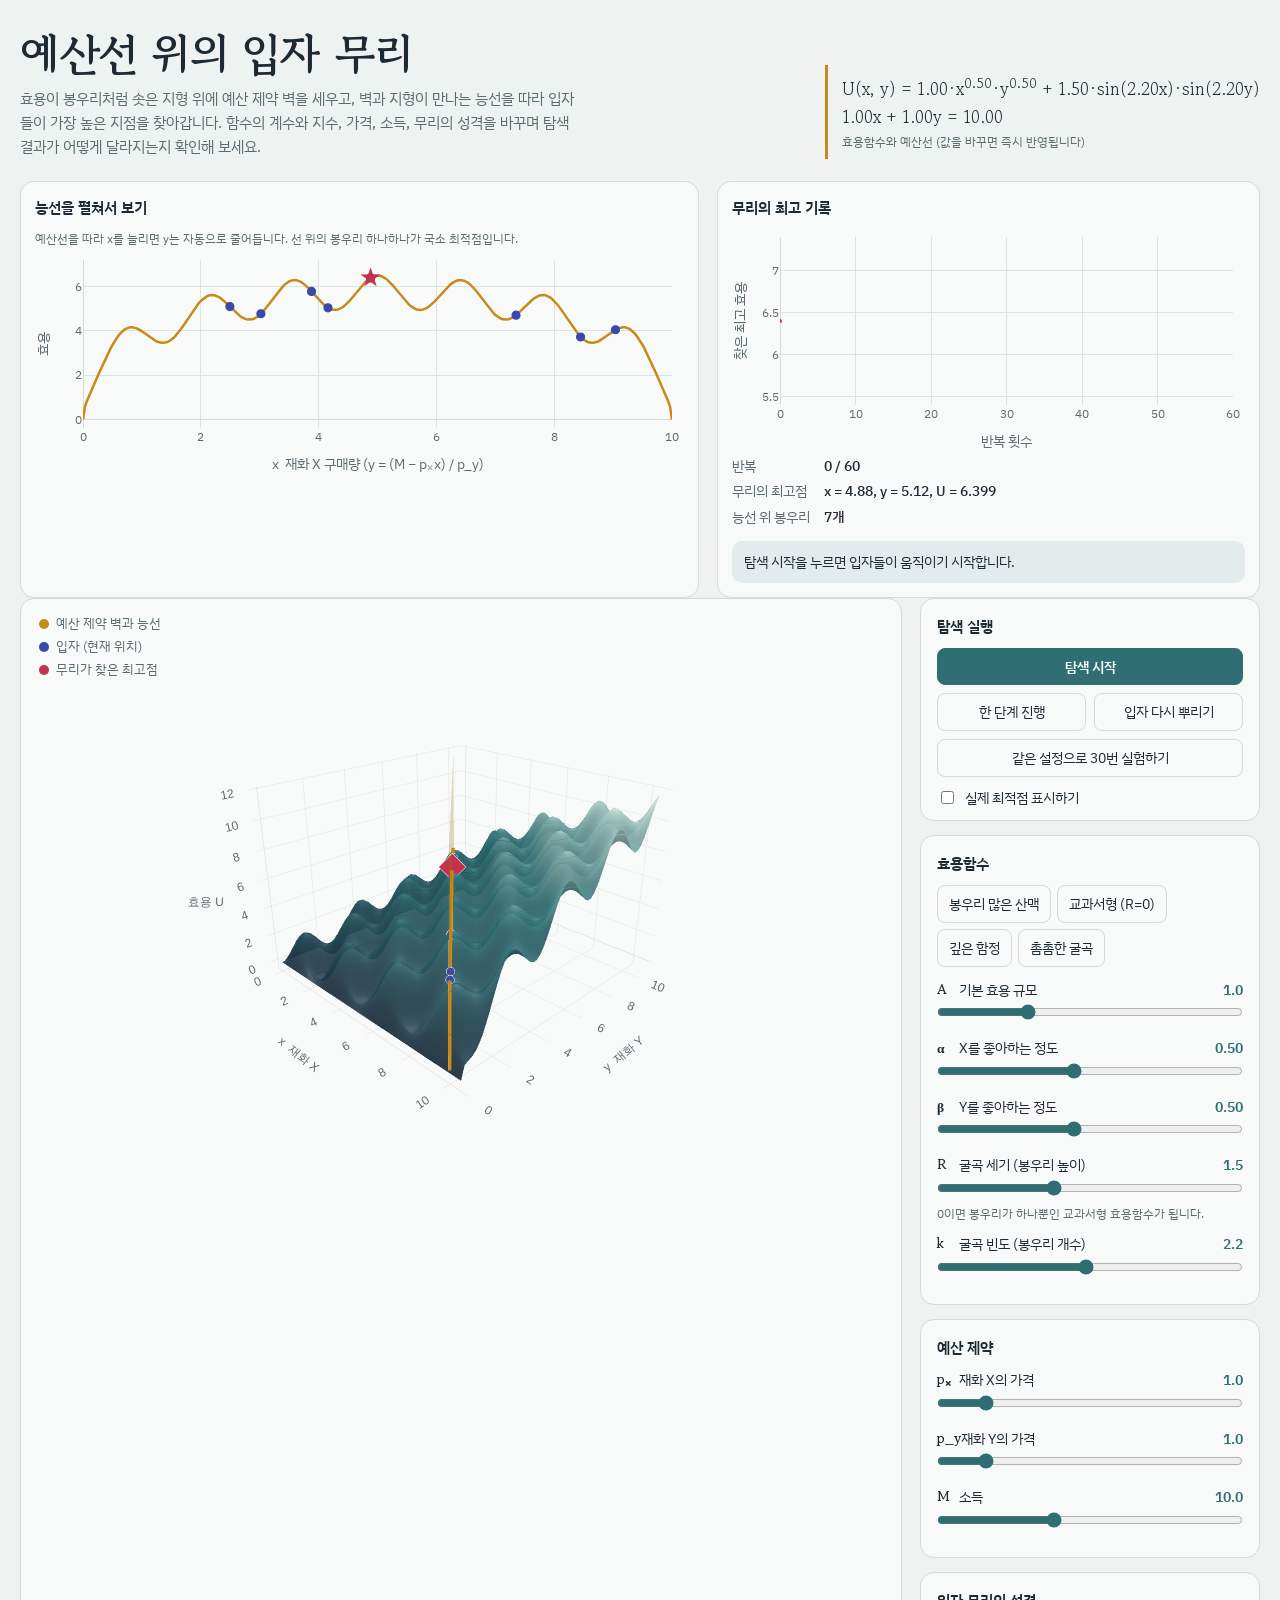
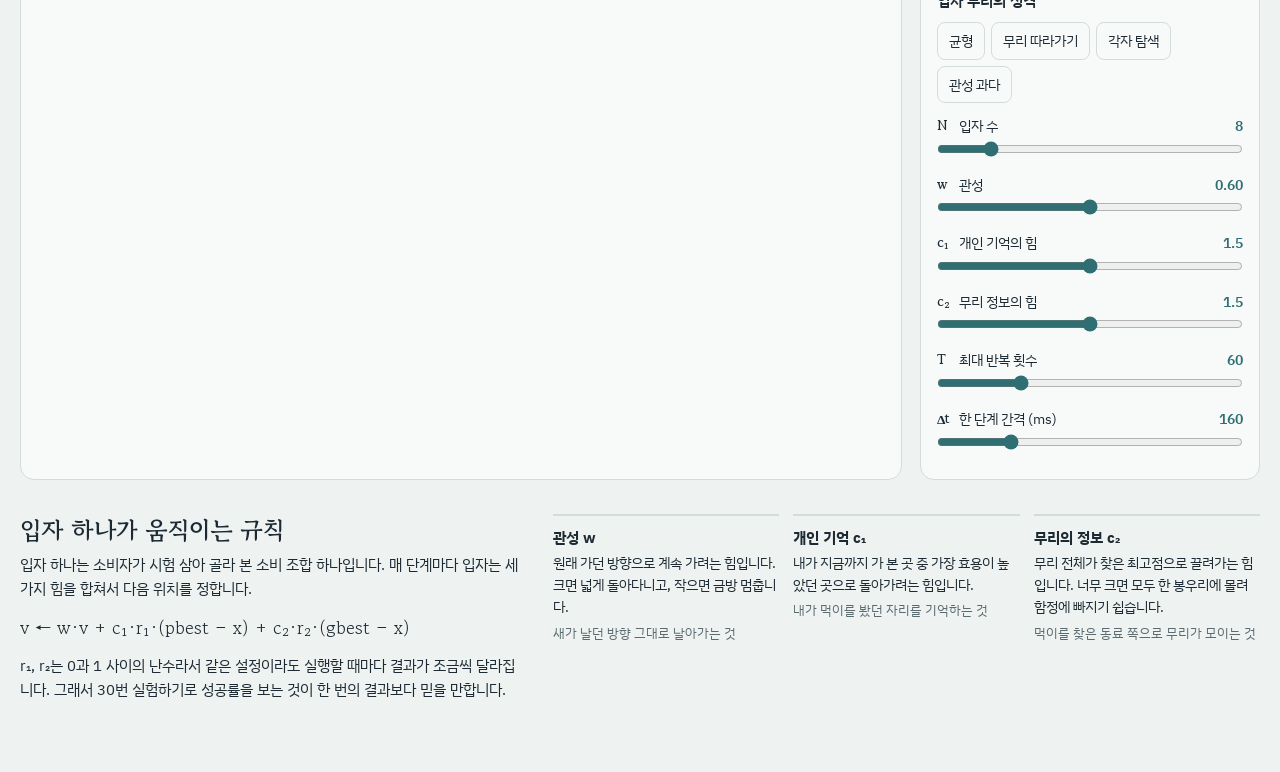
==== index.html @ 5626940c "상단에 탐색 결과 그래프 배치" ====
﻿<!DOCTYPE html>
<html lang="ko">
<head>
<meta charset="utf-8">
<meta name="viewport" content="width=device-width, initial-scale=1, viewport-fit=cover">
<title>예산선 위의 입자 무리 | PSO 효용 극대화</title>
<link rel="preconnect" href="https://fonts.googleapis.com">
<link rel="preconnect" href="https://fonts.gstatic.com" crossorigin>
<link href="https://fonts.googleapis.com/css2?family=Gowun+Batang:wght@400;700&family=IBM+Plex+Sans+KR:wght@400;500;600&display=swap" rel="stylesheet">
<script src="lib/plotly.min.js"></script>
<link rel="stylesheet" href="style.css">
</head>
<body>
<div class="wrap">
  <header>
    <div>
      <h1>예산선 위의 입자 무리</h1>
      <p class="lede">효용이 봉우리처럼 솟은 지형 위에 예산 제약 벽을 세우고, 벽과 지형이 만나는 능선을 따라 입자들이 가장 높은 지점을 찾아갑니다. 함수의 계수와 지수, 가격, 소득, 무리의 성격을 바꾸며 탐색 결과가 어떻게 달라지는지 확인해 보세요.</p>
    </div>
    <div class="formula" id="formula"></div>
  </header>

  <div class="row2">
    <div class="card">
      <h2>능선을 펼쳐서 보기</h2>
      <div class="hint" style="margin-bottom:4px">예산선을 따라 x를 늘리면 y는 자동으로 줄어듭니다. 선 위의 봉우리 하나하나가 국소 최적점입니다.</div>
      <div id="profile"></div>
    </div>
    <div class="card">
      <h2>무리의 최고 기록</h2>
      <div id="conv"></div>
      <dl class="readout" id="readout"></dl>
      <div class="status" id="status">탐색 시작을 누르면 입자들이 움직이기 시작합니다.</div>
    </div>
  </div>

  <div class="grid">
    <div class="stage">
      <div id="plot3d"><div class="loading">3D 그래프를 불러오는 중입니다.</div></div>
      <div class="legend">
        <span><i style="background:var(--amber)"></i>예산 제약 벽과 능선</span>
        <span><i style="background:var(--indigo)"></i>입자 (현재 위치)</span>
        <span><i style="background:var(--crimson)"></i>무리가 찾은 최고점</span>
      </div>
    </div>

    <div class="panel">
      <div class="card">
        <h2>탐색 실행</h2>
        <div class="actions">
          <button class="primary wide" id="btnRun">탐색 시작</button>
          <button id="btnStep">한 단계 진행</button>
          <button id="btnReset">입자 다시 뿌리기</button>
          <button class="wide" id="btnBatch">같은 설정으로 30번 실험하기</button>
        </div>
        <label class="check"><input type="checkbox" id="chkTruth"> 실제 최적점 표시하기</label>
      </div>

      <div class="card">
        <h2>효용함수</h2>
        <div class="presets" id="funcPresets"></div>
        <div id="funcCtrls"></div>
      </div>

      <div class="card">
        <h2>예산 제약</h2>
        <div id="budgetCtrls"></div>
      </div>

      <div class="card">
        <h2>입자 무리의 성격</h2>
        <div class="presets" id="psoPresets"></div>
        <div id="psoCtrls"></div>
      </div>
    </div>
  </div>

  <section class="explain">
    <div>
      <h2>입자 하나가 움직이는 규칙</h2>
      <p>입자 하나는 소비자가 시험 삼아 골라 본 소비 조합 하나입니다. 매 단계마다 입자는 세 가지 힘을 합쳐서 다음 위치를 정합니다.</p>
      <div class="eq">v ← w·v + c₁·r₁·(pbest − x) + c₂·r₂·(gbest − x)</div>
      <p>r₁, r₂는 0과 1 사이의 난수라서 같은 설정이라도 실행할 때마다 결과가 조금씩 달라집니다. 그래서 30번 실험하기로 성공률을 보는 것이 한 번의 결과보다 믿을 만합니다.</p>
    </div>
    <div class="terms">
      <div><b>관성 w</b>원래 가던 방향으로 계속 가려는 힘입니다. 크면 넓게 돌아다니고, 작으면 금방 멈춥니다.<span class="bird">새가 날던 방향 그대로 날아가는 것</span></div>
      <div><b>개인 기억 c₁</b>내가 지금까지 가 본 곳 중 가장 효용이 높았던 곳으로 돌아가려는 힘입니다.<span class="bird">내가 먹이를 봤던 자리를 기억하는 것</span></div>
      <div><b>무리의 정보 c₂</b>무리 전체가 찾은 최고점으로 끌려가는 힘입니다. 너무 크면 모두 한 봉우리에 몰려 함정에 빠지기 쉽습니다.<span class="bird">먹이를 찾은 동료 쪽으로 무리가 모이는 것</span></div>
    </div>
  </section>
</div>

<script src="app.js"></script>
</body>
</html>
---- style.css ----
﻿:root{
  --bg:#EEF2F0; --panel:#F8FAF9; --ink:#1D2A33; --muted:#5C6B70; --line:#D3DCD9;
  --teal:#2F6F73; --low:#23384A; --high:#CFE6DC; --amber:#C98A1B; --amber-ink:#8A5B08;
  --indigo:#3949AB; --crimson:#C2334D; --grid:#DCE3E0;
  box-sizing:border-box;
  padding-top:env(safe-area-inset-top,0px); padding-bottom:env(safe-area-inset-bottom,0px);
}
@media (prefers-color-scheme: dark){
  :root:not([data-theme="light"]){
    --bg:#12181C; --panel:#1A2227; --ink:#E4EAE8; --muted:#93A3A6; --line:#2C383E;
    --teal:#5FB3AE; --low:#1B2C3A; --high:#BFE3D4; --amber:#E6B440; --amber-ink:#F2CD72;
    --indigo:#8C9BFF; --crimson:#F06C84; --grid:#27323A;
  }
}
:root[data-theme="dark"]{
  --bg:#12181C; --panel:#1A2227; --ink:#E4EAE8; --muted:#93A3A6; --line:#2C383E;
  --teal:#5FB3AE; --low:#1B2C3A; --high:#BFE3D4; --amber:#E6B440; --amber-ink:#F2CD72;
  --indigo:#8C9BFF; --crimson:#F06C84; --grid:#27323A;
}
html{scroll-padding-top:env(safe-area-inset-top,0px)}
*,*::before,*::after{box-sizing:inherit}
body{margin:0;background:var(--bg);color:var(--ink);
  font-family:"IBM Plex Sans KR","Apple SD Gothic Neo","Malgun Gothic","Noto Sans KR",system-ui,sans-serif;
  font-size:15px;line-height:1.6;-webkit-font-smoothing:antialiased}
.wrap{max-width:1320px;margin:0 auto;padding:28px 20px 60px}
header{display:grid;grid-template-columns:1fr auto;gap:20px;align-items:end;margin-bottom:22px}
h1{font-family:"Gowun Batang","Nanum Myeongjo",Georgia,serif;font-weight:700;font-size:clamp(28px,4vw,44px);line-height:1.15;margin:0;letter-spacing:-0.01em}
.lede{margin:8px 0 0;color:var(--muted);max-width:62ch}
.formula{font-family:"Gowun Batang",Georgia,serif;font-size:17px;border-left:3px solid var(--amber);padding:6px 0 6px 14px;line-height:1.7;white-space:nowrap}
.formula small{display:block;font-family:"IBM Plex Sans KR",sans-serif;font-size:12px;color:var(--muted)}
.grid{display:grid;grid-template-columns:minmax(0,1fr) 340px;gap:18px}
.stage,.card{background:var(--panel);border:1px solid var(--line);border-radius:14px}
.stage{padding:6px;position:relative;min-height:540px}
#plot3d{width:100%;height:560px}
.legend{position:absolute;left:18px;top:14px;font-size:12.5px;color:var(--muted);display:flex;flex-direction:column;gap:3px;pointer-events:none}
.legend i{display:inline-block;width:10px;height:10px;border-radius:50%;margin-right:7px;vertical-align:-1px}
.panel{display:flex;flex-direction:column;gap:14px}
.card{padding:16px 16px 12px}
.card h2{font-size:14.5px;font-weight:600;margin:0 0 10px}
.ctrl{margin-bottom:10px}
.ctrl .top{display:flex;justify-content:space-between;align-items:baseline;gap:8px;font-size:13.5px}
.sym{font-family:"Gowun Batang",Georgia,serif;font-weight:700;display:inline-block;min-width:1.6em}
.ctrl output{font-variant-numeric:tabular-nums;font-weight:600;color:var(--teal)}
.hint{font-size:12px;color:var(--muted);margin-top:1px}
input[type=range]{width:100%;accent-color:var(--teal);margin:4px 0 0}
.presets{display:flex;flex-wrap:wrap;gap:6px;margin-bottom:12px}
button{font:inherit;font-size:13.5px;border-radius:8px;border:1px solid var(--line);background:transparent;color:var(--ink);padding:7px 11px;cursor:pointer}
button:hover{border-color:var(--teal)}
button:focus-visible,input:focus-visible{outline:2px solid var(--teal);outline-offset:2px}
button.primary{background:var(--teal);border-color:var(--teal);color:var(--panel);font-weight:600}
.actions{display:grid;grid-template-columns:1fr 1fr;gap:8px}
.actions .wide{grid-column:1/-1}
label.check{display:flex;gap:8px;align-items:center;font-size:13.5px;margin-top:10px;cursor:pointer}
.row2{display:grid;grid-template-columns:minmax(0,1.25fr) minmax(0,1fr);gap:18px;margin-top:18px}
.row2 .card{padding:14px}
#profile,#conv{width:100%;height:220px}
.readout{display:grid;grid-template-columns:auto 1fr;gap:4px 14px;font-size:13.5px;font-variant-numeric:tabular-nums;margin-top:6px}
.readout dt{color:var(--muted)} .readout dd{margin:0;font-weight:500}
.status{margin-top:10px;padding:10px 12px;border-radius:10px;background:color-mix(in srgb,var(--teal) 10%,transparent);font-size:13.5px;min-height:2.6em}
.status.warn{background:color-mix(in srgb,var(--crimson) 12%,transparent)}
.explain{margin-top:34px;display:grid;grid-template-columns:minmax(0,1fr) minmax(0,1.4fr);gap:28px;align-items:start}
.explain h2{font-family:"Gowun Batang",Georgia,serif;font-size:24px;margin:0 0 8px;line-height:1.3}
.explain p{margin:0 0 10px;max-width:62ch}
.eq{font-family:"Gowun Batang",Georgia,serif;font-size:18px;margin:12px 0;overflow-x:auto;white-space:nowrap}
.terms{display:grid;grid-template-columns:repeat(3,minmax(0,1fr));gap:14px}
.terms div{border-top:2px solid var(--line);padding-top:10px;font-size:14px}
.terms b{display:block;font-size:15px;margin-bottom:2px}
.terms .bird{color:var(--muted);font-size:13px;margin-top:4px;display:block}
.loading{padding:40px;color:var(--muted)}
@media (max-width:980px){
  header{grid-template-columns:1fr}
  .formula{white-space:normal}
  .grid,.row2,.explain{grid-template-columns:1fr}
  #profile,#conv{height:170px}
  #plot3d{height:440px} .stage{min-height:440px}
  .terms{grid-template-columns:1fr}
}
@media (prefers-reduced-motion:reduce){*{scroll-behavior:auto}}
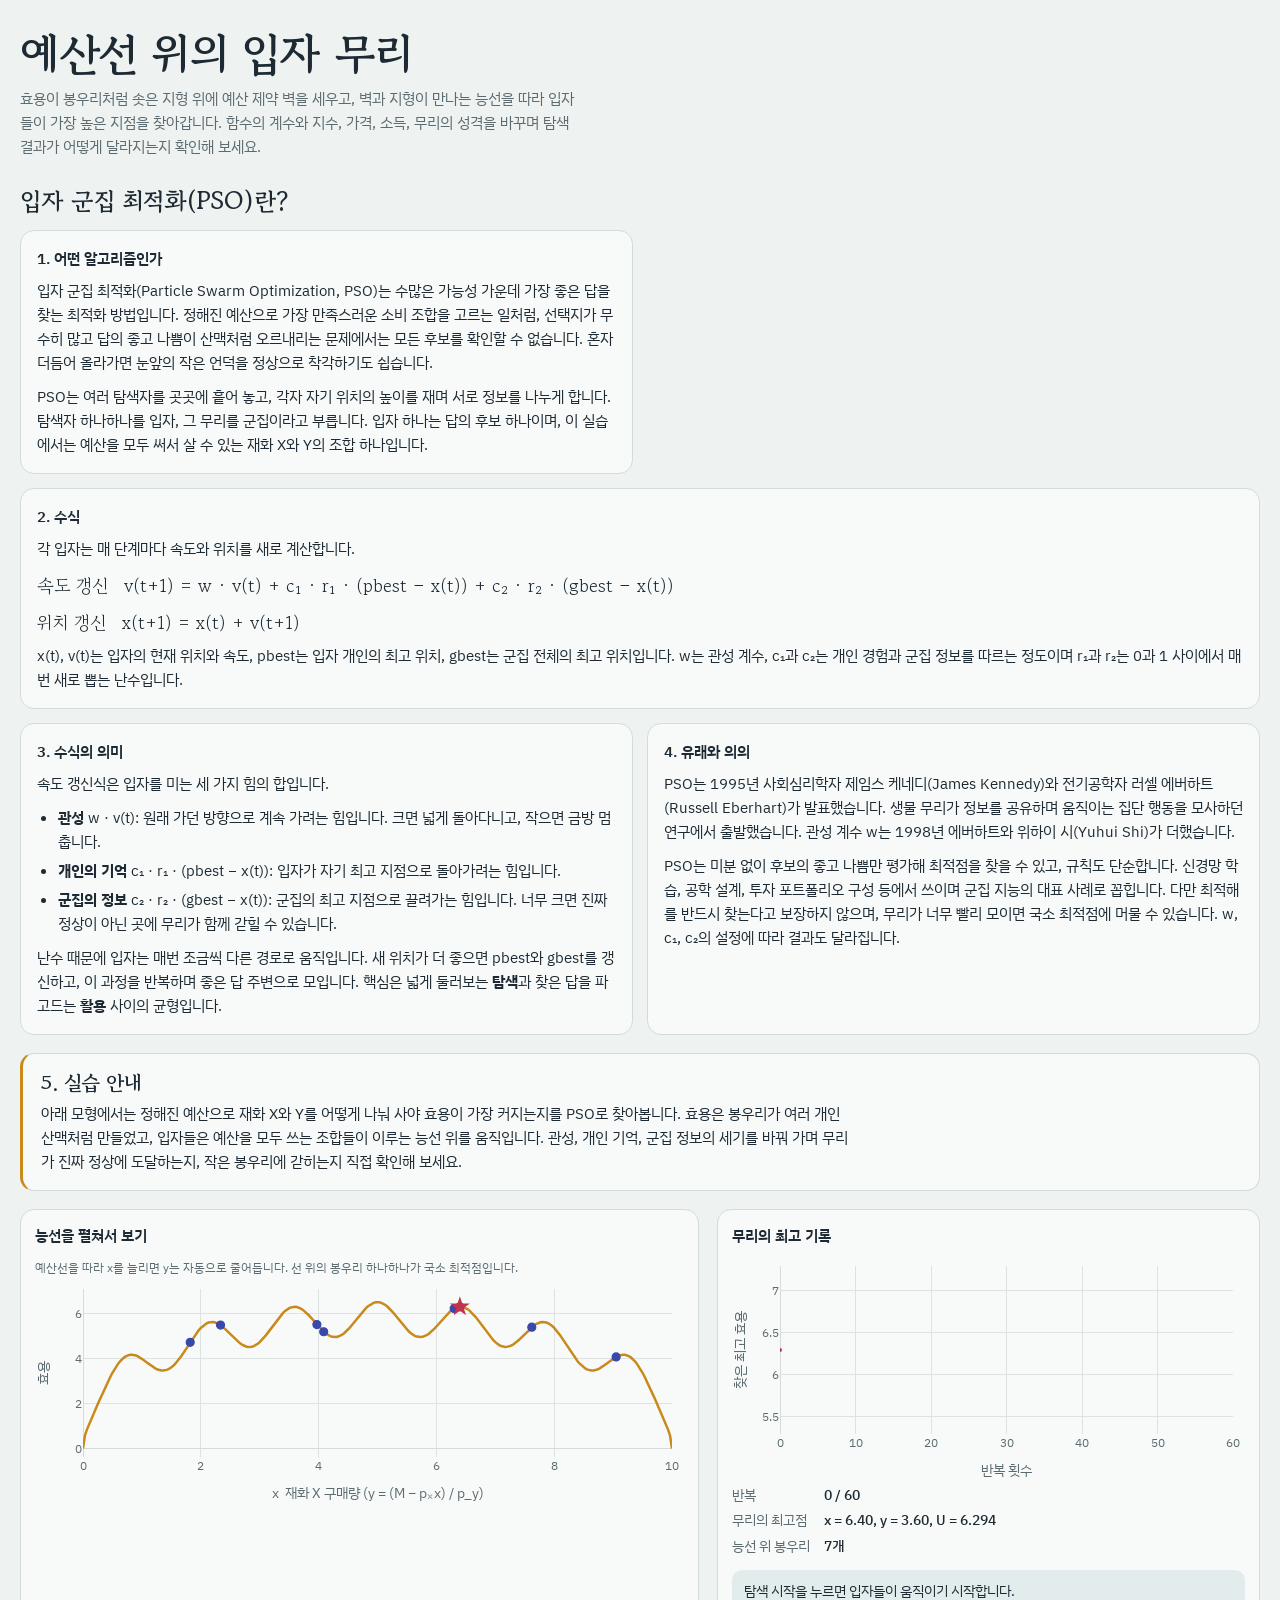
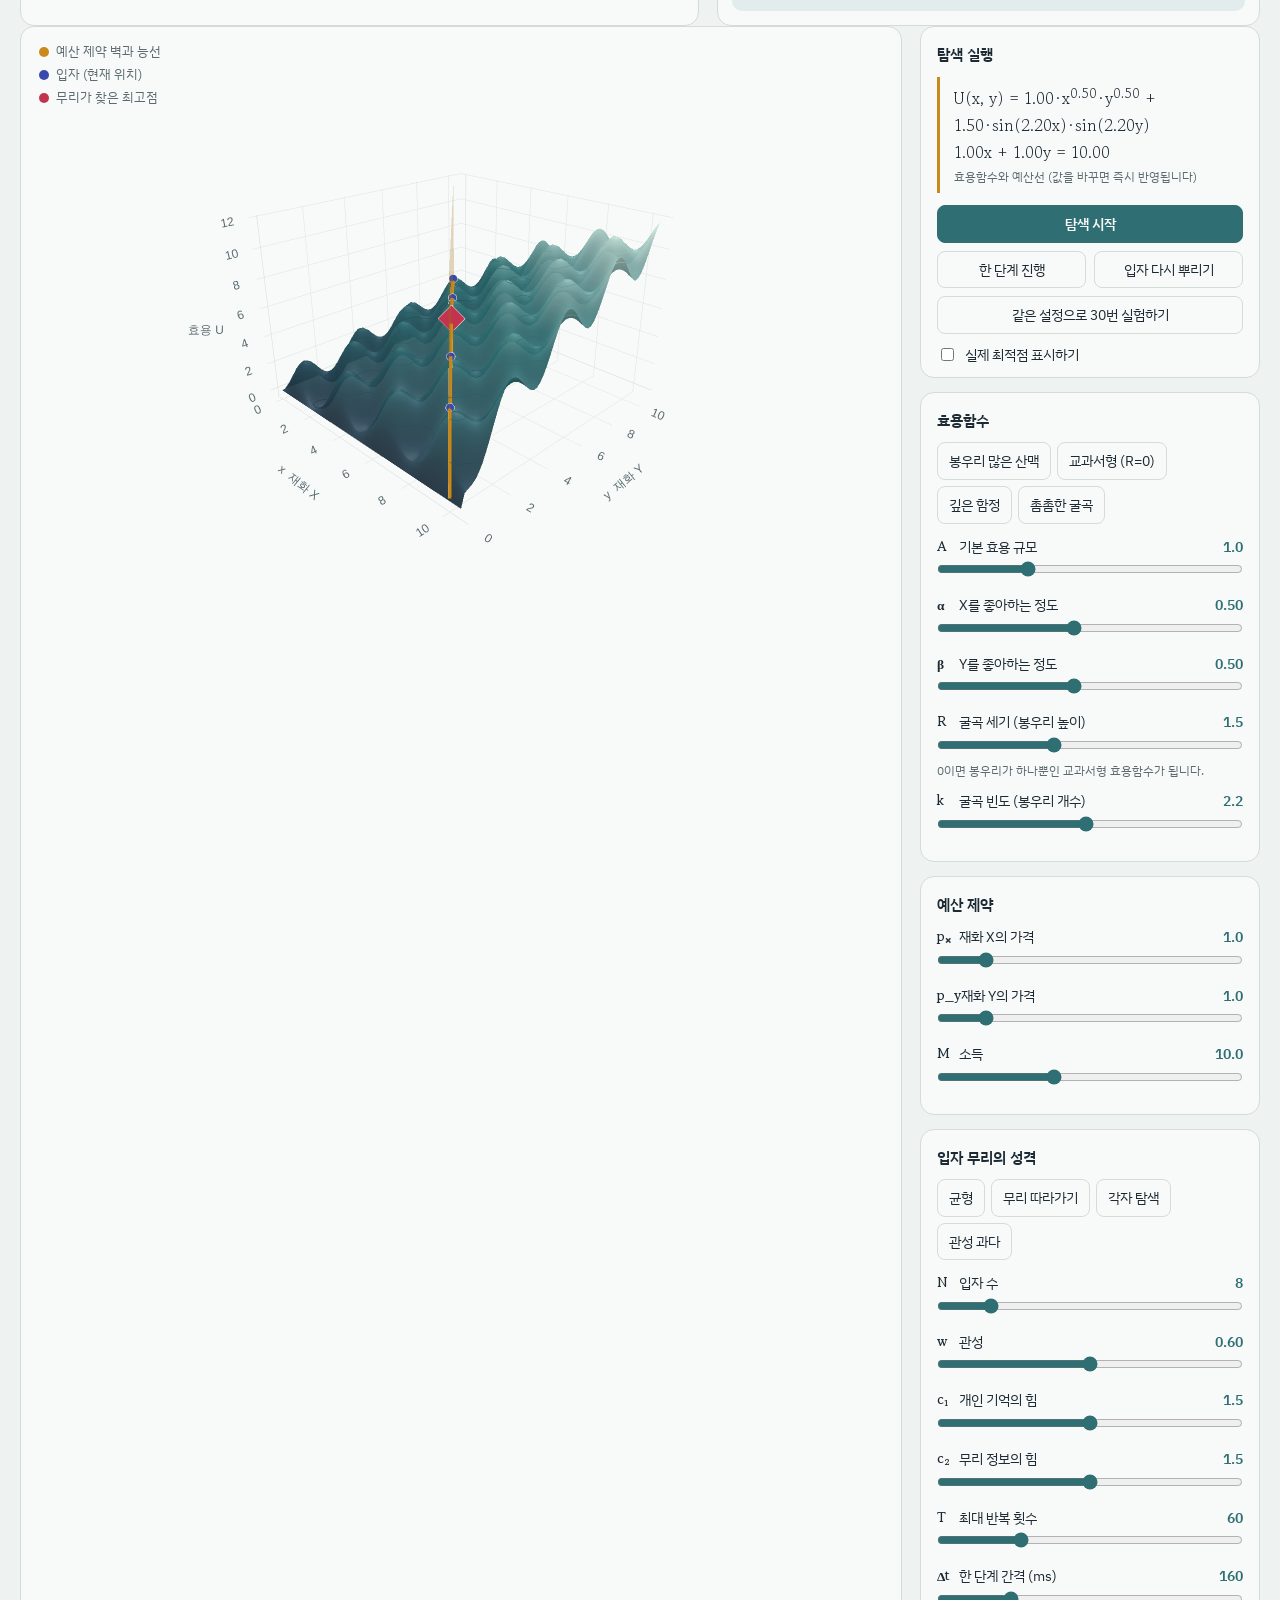
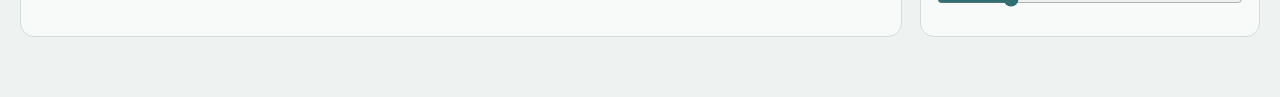
==== commit 353844bd: "PSO 소개글 추가 및 수식 배치 변경" ====
--- a/index.html
+++ b/index.html
@@ -1,4 +1,4 @@
-﻿<!DOCTYPE html>
+<!DOCTYPE html>
 <html lang="ko">
 <head>
 <meta charset="utf-8">
@@ -17,10 +17,45 @@
       <h1>예산선 위의 입자 무리</h1>
       <p class="lede">효용이 봉우리처럼 솟은 지형 위에 예산 제약 벽을 세우고, 벽과 지형이 만나는 능선을 따라 입자들이 가장 높은 지점을 찾아갑니다. 함수의 계수와 지수, 가격, 소득, 무리의 성격을 바꾸며 탐색 결과가 어떻게 달라지는지 확인해 보세요.</p>
     </div>
-    <div class="formula" id="formula"></div>
+    
   </header>
 
-  <div class="row2">
+<section class="pso-intro">
+    <h2>입자 군집 최적화(PSO)란?</h2>
+    <article class="pso-block">
+      <h3>1. 어떤 알고리즘인가</h3>
+      <p>입자 군집 최적화(Particle Swarm Optimization, PSO)는 수많은 가능성 가운데 가장 좋은 답을 찾는 최적화 방법입니다. 정해진 예산으로 가장 만족스러운 소비 조합을 고르는 일처럼, 선택지가 무수히 많고 답의 좋고 나쁨이 산맥처럼 오르내리는 문제에서는 모든 후보를 확인할 수 없습니다. 혼자 더듬어 올라가면 눈앞의 작은 언덕을 정상으로 착각하기도 쉽습니다.</p>
+      <p>PSO는 여러 탐색자를 곳곳에 흩어 놓고, 각자 자기 위치의 높이를 재며 서로 정보를 나누게 합니다. 탐색자 하나하나를 입자, 그 무리를 군집이라고 부릅니다. 입자 하나는 답의 후보 하나이며, 이 실습에서는 예산을 모두 써서 살 수 있는 재화 X와 Y의 조합 하나입니다.</p>
+    </article>
+    <article class="pso-block pso-equations">
+      <h3>2. 수식</h3>
+      <p>각 입자는 매 단계마다 속도와 위치를 새로 계산합니다.</p>
+      <div class="eq">속도 갱신　v(t+1) = w · v(t) + c₁ · r₁ · (pbest − x(t)) + c₂ · r₂ · (gbest − x(t))</div>
+      <div class="eq">위치 갱신　x(t+1) = x(t) + v(t+1)</div>
+      <p>x(t), v(t)는 입자의 현재 위치와 속도, pbest는 입자 개인의 최고 위치, gbest는 군집 전체의 최고 위치입니다. w는 관성 계수, c₁과 c₂는 개인 경험과 군집 정보를 따르는 정도이며 r₁과 r₂는 0과 1 사이에서 매번 새로 뽑는 난수입니다.</p>
+    </article>
+    <article class="pso-block">
+      <h3>3. 수식의 의미</h3>
+      <p>속도 갱신식은 입자를 미는 세 가지 힘의 합입니다.</p>
+      <ul>
+        <li><strong>관성</strong> w · v(t): 원래 가던 방향으로 계속 가려는 힘입니다. 크면 넓게 돌아다니고, 작으면 금방 멈춥니다.</li>
+        <li><strong>개인의 기억</strong> c₁ · r₁ · (pbest − x(t)): 입자가 자기 최고 지점으로 돌아가려는 힘입니다.</li>
+        <li><strong>군집의 정보</strong> c₂ · r₂ · (gbest − x(t)): 군집의 최고 지점으로 끌려가는 힘입니다. 너무 크면 진짜 정상이 아닌 곳에 무리가 함께 갇힐 수 있습니다.</li>
+      </ul>
+      <p>난수 때문에 입자는 매번 조금씩 다른 경로로 움직입니다. 새 위치가 더 좋으면 pbest와 gbest를 갱신하고, 이 과정을 반복하며 좋은 답 주변으로 모입니다. 핵심은 넓게 둘러보는 <strong>탐색</strong>과 찾은 답을 파고드는 <strong>활용</strong> 사이의 균형입니다.</p>
+    </article>
+    <article class="pso-block">
+      <h3>4. 유래와 의의</h3>
+      <p>PSO는 1995년 사회심리학자 제임스 케네디(James Kennedy)와 전기공학자 러셀 에버하트(Russell Eberhart)가 발표했습니다. 생물 무리가 정보를 공유하며 움직이는 집단 행동을 모사하던 연구에서 출발했습니다. 관성 계수 w는 1998년 에버하트와 위하이 시(Yuhui Shi)가 더했습니다.</p>
+      <p>PSO는 미분 없이 후보의 좋고 나쁨만 평가해 최적점을 찾을 수 있고, 규칙도 단순합니다. 신경망 학습, 공학 설계, 투자 포트폴리오 구성 등에서 쓰이며 군집 지능의 대표 사례로 꼽힙니다. 다만 최적해를 반드시 찾는다고 보장하지 않으며, 무리가 너무 빨리 모이면 국소 최적점에 머물 수 있습니다. w, c₁, c₂의 설정에 따라 결과도 달라집니다.</p>
+    </article>
+  </section>
+  <section class="practice">
+    <h2>5. 실습 안내</h2>
+    <p>아래 모형에서는 정해진 예산으로 재화 X와 Y를 어떻게 나눠 사야 효용이 가장 커지는지를 PSO로 찾아봅니다. 효용은 봉우리가 여러 개인 산맥처럼 만들었고, 입자들은 예산을 모두 쓰는 조합들이 이루는 능선 위를 움직입니다. 관성, 개인 기억, 군집 정보의 세기를 바꿔 가며 무리가 진짜 정상에 도달하는지, 작은 봉우리에 갇히는지 직접 확인해 보세요.</p>
+  </section>
+
+<div class="row2">
     <div class="card">
       <h2>능선을 펼쳐서 보기</h2>
       <div class="hint" style="margin-bottom:4px">예산선을 따라 x를 늘리면 y는 자동으로 줄어듭니다. 선 위의 봉우리 하나하나가 국소 최적점입니다.</div>
@@ -47,6 +82,7 @@
     <div class="panel">
       <div class="card">
         <h2>탐색 실행</h2>
+        <div class="formula" id="formula"></div>
         <div class="actions">
           <button class="primary wide" id="btnRun">탐색 시작</button>
           <button id="btnStep">한 단계 진행</button>
@@ -74,20 +110,6 @@
       </div>
     </div>
   </div>
-
-  <section class="explain">
-    <div>
-      <h2>입자 하나가 움직이는 규칙</h2>
-      <p>입자 하나는 소비자가 시험 삼아 골라 본 소비 조합 하나입니다. 매 단계마다 입자는 세 가지 힘을 합쳐서 다음 위치를 정합니다.</p>
-      <div class="eq">v ← w·v + c₁·r₁·(pbest − x) + c₂·r₂·(gbest − x)</div>
-      <p>r₁, r₂는 0과 1 사이의 난수라서 같은 설정이라도 실행할 때마다 결과가 조금씩 달라집니다. 그래서 30번 실험하기로 성공률을 보는 것이 한 번의 결과보다 믿을 만합니다.</p>
-    </div>
-    <div class="terms">
-      <div><b>관성 w</b>원래 가던 방향으로 계속 가려는 힘입니다. 크면 넓게 돌아다니고, 작으면 금방 멈춥니다.<span class="bird">새가 날던 방향 그대로 날아가는 것</span></div>
-      <div><b>개인 기억 c₁</b>내가 지금까지 가 본 곳 중 가장 효용이 높았던 곳으로 돌아가려는 힘입니다.<span class="bird">내가 먹이를 봤던 자리를 기억하는 것</span></div>
-      <div><b>무리의 정보 c₂</b>무리 전체가 찾은 최고점으로 끌려가는 힘입니다. 너무 크면 모두 한 봉우리에 몰려 함정에 빠지기 쉽습니다.<span class="bird">먹이를 찾은 동료 쪽으로 무리가 모이는 것</span></div>
-    </div>
-  </section>
 </div>
 
 <script src="app.js"></script>
--- a/style.css
+++ b/style.css
@@ -1,4 +1,4 @@
-﻿:root{
+:root{
   --bg:#EEF2F0; --panel:#F8FAF9; --ink:#1D2A33; --muted:#5C6B70; --line:#D3DCD9;
   --teal:#2F6F73; --low:#23384A; --high:#CFE6DC; --amber:#C98A1B; --amber-ink:#8A5B08;
   --indigo:#3949AB; --crimson:#C2334D; --grid:#DCE3E0;
@@ -23,11 +23,12 @@
   font-family:"IBM Plex Sans KR","Apple SD Gothic Neo","Malgun Gothic","Noto Sans KR",system-ui,sans-serif;
   font-size:15px;line-height:1.6;-webkit-font-smoothing:antialiased}
 .wrap{max-width:1320px;margin:0 auto;padding:28px 20px 60px}
-header{display:grid;grid-template-columns:1fr auto;gap:20px;align-items:end;margin-bottom:22px}
+header{display:grid;grid-template-columns:1fr;gap:20px;align-items:end;margin-bottom:22px}
 h1{font-family:"Gowun Batang","Nanum Myeongjo",Georgia,serif;font-weight:700;font-size:clamp(28px,4vw,44px);line-height:1.15;margin:0;letter-spacing:-0.01em}
 .lede{margin:8px 0 0;color:var(--muted);max-width:62ch}
 .formula{font-family:"Gowun Batang",Georgia,serif;font-size:17px;border-left:3px solid var(--amber);padding:6px 0 6px 14px;line-height:1.7;white-space:nowrap}
 .formula small{display:block;font-family:"IBM Plex Sans KR",sans-serif;font-size:12px;color:var(--muted)}
+.panel .formula{white-space:normal;font-size:16px;margin:0 0 12px}
 .grid{display:grid;grid-template-columns:minmax(0,1fr) 340px;gap:18px}
 .stage,.card{background:var(--panel);border:1px solid var(--line);border-radius:14px}
 .stage{padding:6px;position:relative;min-height:540px}
@@ -61,6 +62,19 @@
 .explain{margin-top:34px;display:grid;grid-template-columns:minmax(0,1fr) minmax(0,1.4fr);gap:28px;align-items:start}
 .explain h2{font-family:"Gowun Batang",Georgia,serif;font-size:24px;margin:0 0 8px;line-height:1.3}
 .explain p{margin:0 0 10px;max-width:62ch}
+.pso-intro{margin-top:26px;display:grid;grid-template-columns:repeat(2,minmax(0,1fr));gap:14px}
+.pso-intro>h2{grid-column:1/-1;font-family:"Gowun Batang",Georgia,serif;font-size:24px;margin:0;line-height:1.3}
+.pso-block{background:var(--panel);border:1px solid var(--line);border-radius:14px;padding:16px}
+.pso-block h3{font-size:15px;font-weight:600;margin:0 0 8px}
+.pso-block p{margin:0 0 10px;max-width:none}
+.pso-block p:last-child{margin-bottom:0}
+.pso-block ul{margin:0 0 10px;padding-left:1.4em}
+.pso-block li{margin:0 0 5px}
+.pso-equations{grid-column:1/-1}
+.pso-equations .eq{margin:8px 0}
+.practice{margin-top:18px;padding:16px 18px;background:var(--panel);border:1px solid var(--line);border-left:3px solid var(--amber);border-radius:14px}
+.practice h2{font-family:"Gowun Batang",Georgia,serif;font-size:20px;line-height:1.3;margin:0 0 6px}
+.practice p{margin:0;max-width:90ch}
 .eq{font-family:"Gowun Batang",Georgia,serif;font-size:18px;margin:12px 0;overflow-x:auto;white-space:nowrap}
 .terms{display:grid;grid-template-columns:repeat(3,minmax(0,1fr));gap:14px}
 .terms div{border-top:2px solid var(--line);padding-top:10px;font-size:14px}
@@ -70,7 +84,8 @@
 @media (max-width:980px){
   header{grid-template-columns:1fr}
   .formula{white-space:normal}
-  .grid,.row2,.explain{grid-template-columns:1fr}
+  .grid,.row2,.explain,.pso-intro{grid-template-columns:1fr}
+  .pso-intro>h2,.pso-equations{grid-column:auto}
   #profile,#conv{height:170px}
   #plot3d{height:440px} .stage{min-height:440px}
   .terms{grid-template-columns:1fr}
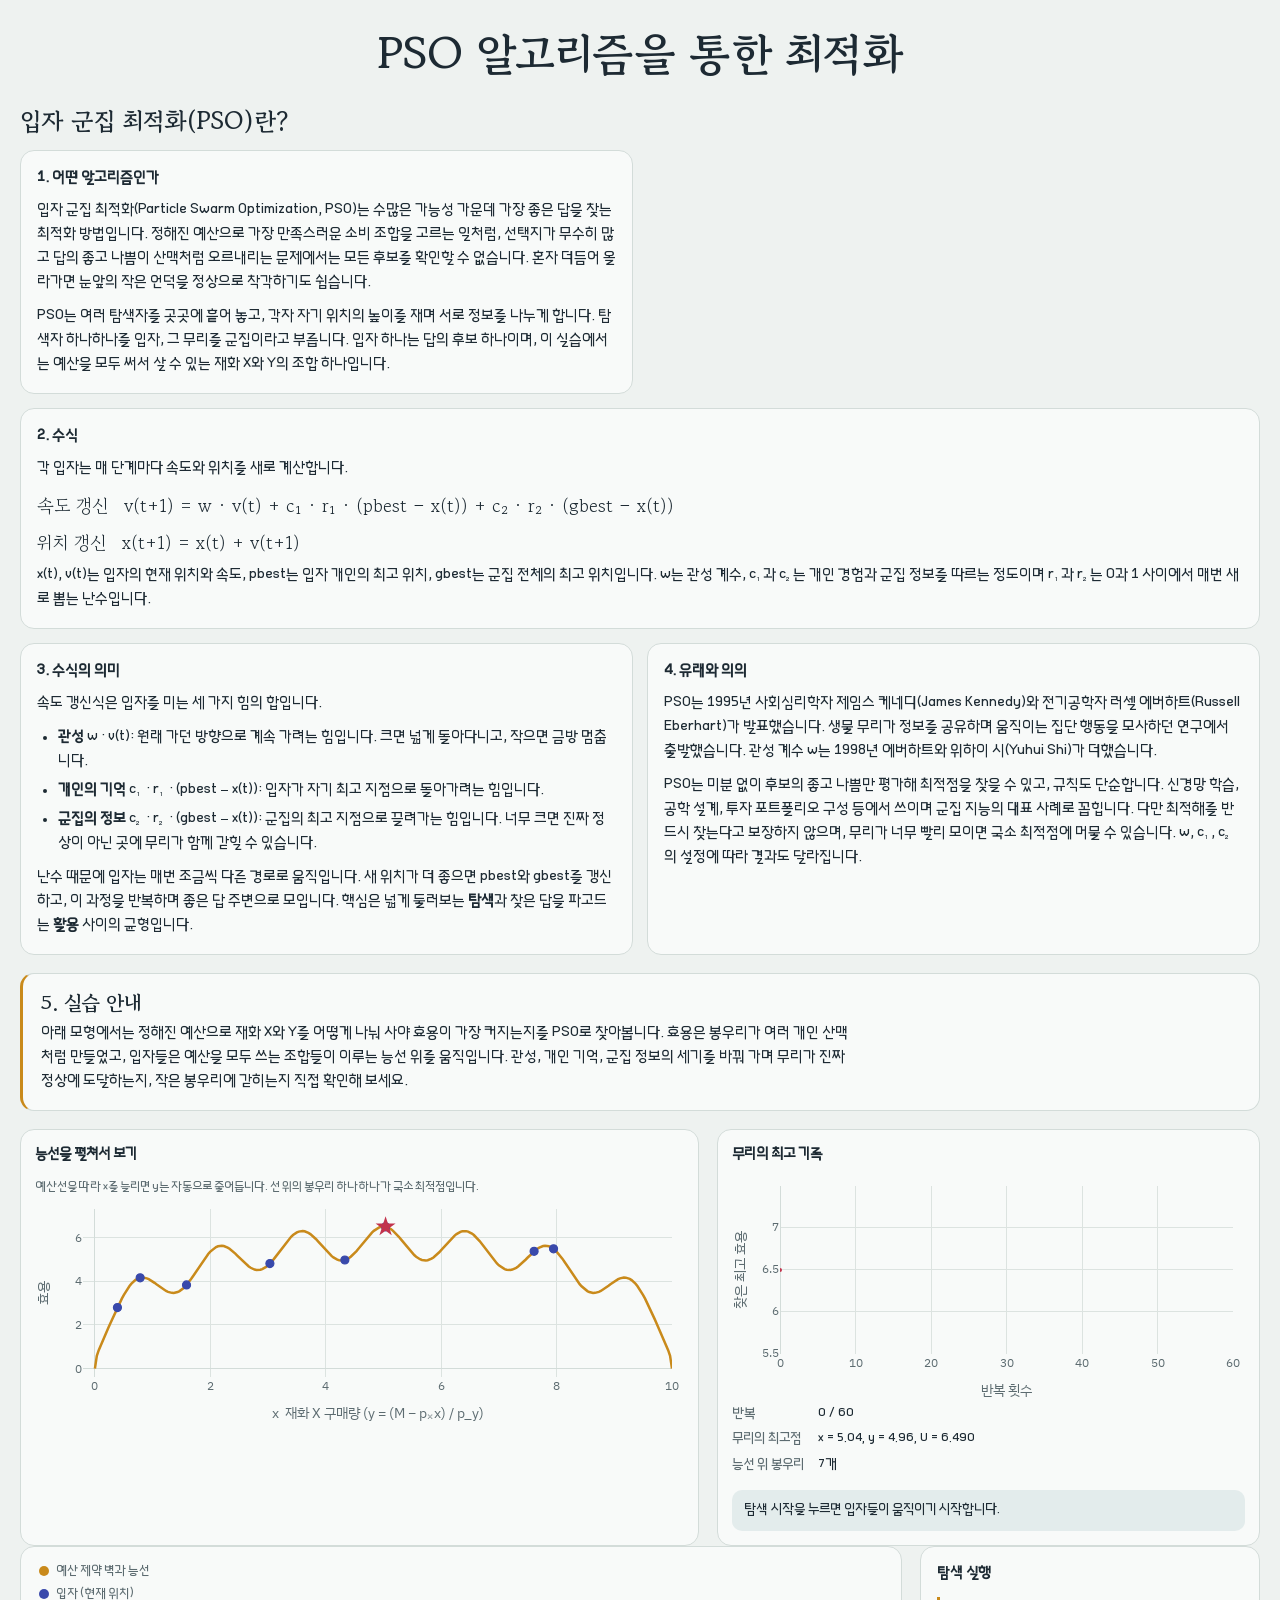
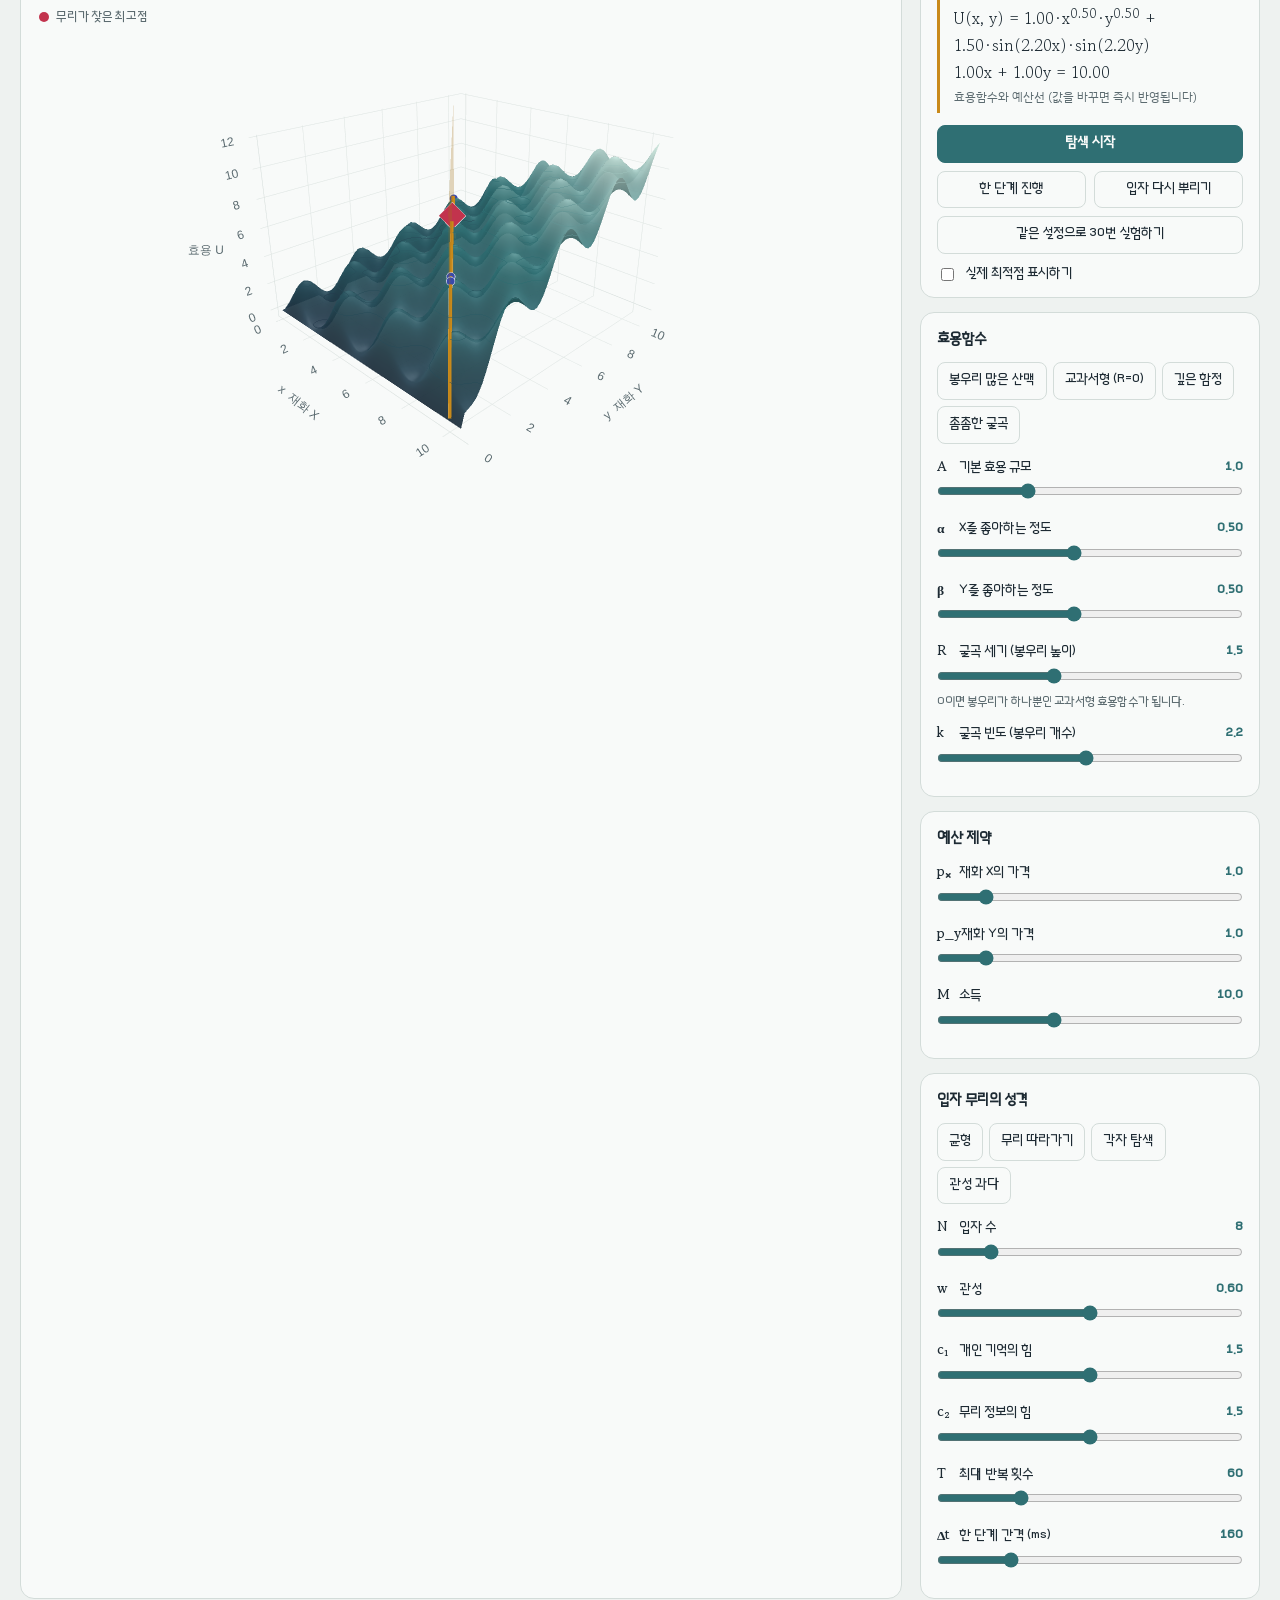
==== commit f3e8f424: "마비옛체 본문 글꼴 적용" ====
--- a/index.html
+++ b/index.html
@@ -3,7 +3,7 @@
 <head>
 <meta charset="utf-8">
 <meta name="viewport" content="width=device-width, initial-scale=1, viewport-fit=cover">
-<title>예산선 위의 입자 무리 | PSO 효용 극대화</title>
+<title>PSO 알고리즘을 통한 최적화 | 예산제약 효용 극대화</title>
 <link rel="preconnect" href="https://fonts.googleapis.com">
 <link rel="preconnect" href="https://fonts.gstatic.com" crossorigin>
 <link href="https://fonts.googleapis.com/css2?family=Gowun+Batang:wght@400;700&family=IBM+Plex+Sans+KR:wght@400;500;600&display=swap" rel="stylesheet">
@@ -13,12 +13,8 @@
 <body>
 <div class="wrap">
   <header>
-    <div>
-      <h1>예산선 위의 입자 무리</h1>
-      <p class="lede">효용이 봉우리처럼 솟은 지형 위에 예산 제약 벽을 세우고, 벽과 지형이 만나는 능선을 따라 입자들이 가장 높은 지점을 찾아갑니다. 함수의 계수와 지수, 가격, 소득, 무리의 성격을 바꾸며 탐색 결과가 어떻게 달라지는지 확인해 보세요.</p>
-    </div>
-    
-  </header>
+  <h1>PSO 알고리즘을 통한 최적화</h1>
+</header>
 
 <section class="pso-intro">
     <h2>입자 군집 최적화(PSO)란?</h2>
--- a/style.css
+++ b/style.css
@@ -1,3 +1,4 @@
+@font-face{font-family:"마비옛체";src:url("fonts/Mabinogi_Classic_TTF.ttf") format("truetype");font-weight:400;font-style:normal;font-display:swap}
 :root{
   --bg:#EEF2F0; --panel:#F8FAF9; --ink:#1D2A33; --muted:#5C6B70; --line:#D3DCD9;
   --teal:#2F6F73; --low:#23384A; --high:#CFE6DC; --amber:#C98A1B; --amber-ink:#8A5B08;
@@ -20,10 +21,10 @@
 html{scroll-padding-top:env(safe-area-inset-top,0px)}
 *,*::before,*::after{box-sizing:inherit}
 body{margin:0;background:var(--bg);color:var(--ink);
-  font-family:"IBM Plex Sans KR","Apple SD Gothic Neo","Malgun Gothic","Noto Sans KR",system-ui,sans-serif;
+  font-family:"마비옛체","IBM Plex Sans KR","Apple SD Gothic Neo","Malgun Gothic","Noto Sans KR",system-ui,sans-serif;
   font-size:15px;line-height:1.6;-webkit-font-smoothing:antialiased}
 .wrap{max-width:1320px;margin:0 auto;padding:28px 20px 60px}
-header{display:grid;grid-template-columns:1fr;gap:20px;align-items:end;margin-bottom:22px}
+header{display:grid;grid-template-columns:1fr;justify-items:center;align-items:center;margin-bottom:22px;text-align:center}
 h1{font-family:"Gowun Batang","Nanum Myeongjo",Georgia,serif;font-weight:700;font-size:clamp(28px,4vw,44px);line-height:1.15;margin:0;letter-spacing:-0.01em}
 .lede{margin:8px 0 0;color:var(--muted);max-width:62ch}
 .formula{font-family:"Gowun Batang",Georgia,serif;font-size:17px;border-left:3px solid var(--amber);padding:6px 0 6px 14px;line-height:1.7;white-space:nowrap}
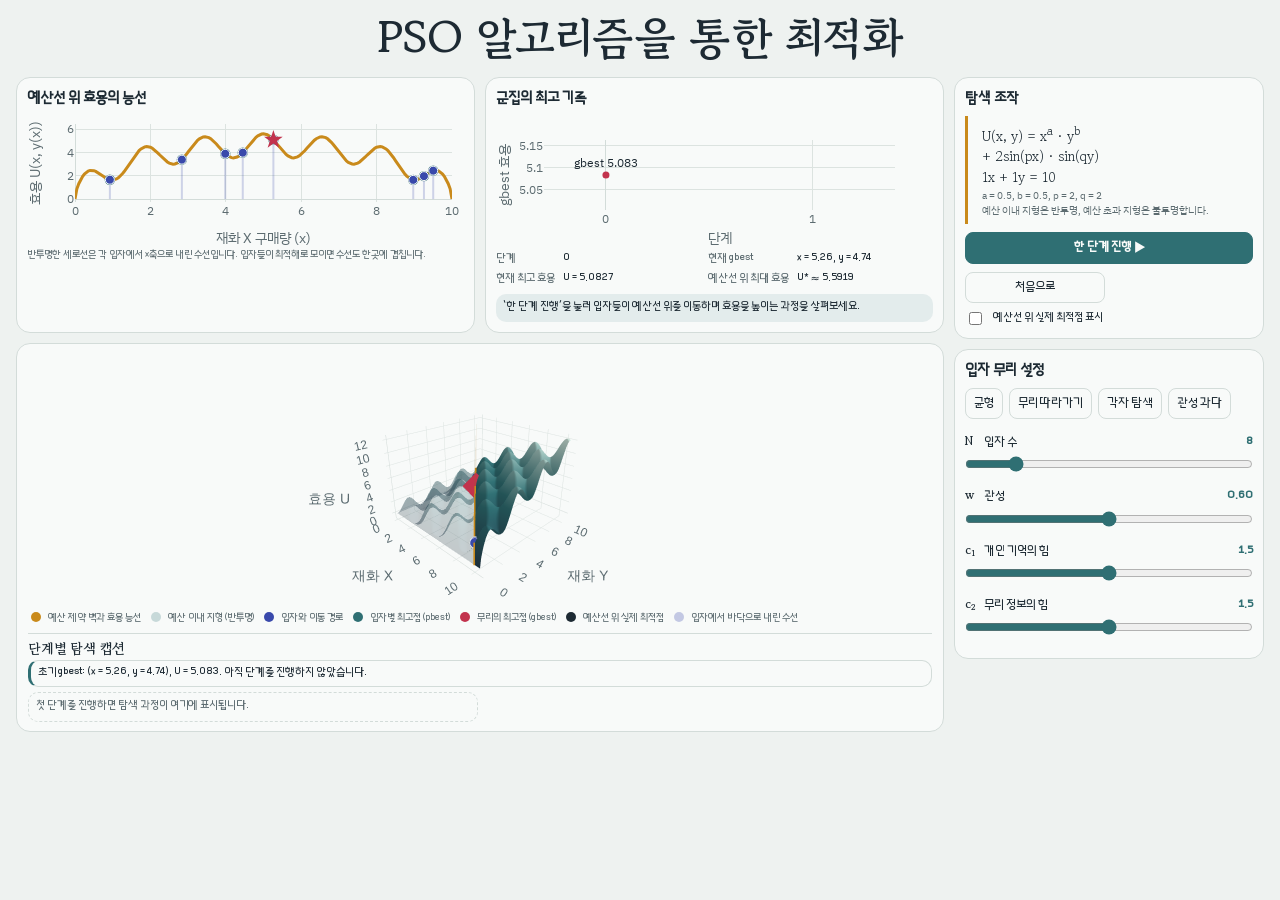
==== commit ef893a3c: "Improve PSO visualization with animated steps and compact layout" ====
--- a/index.html
+++ b/index.html
@@ -16,91 +16,54 @@
   <h1>PSO 알고리즘을 통한 최적화</h1>
 </header>
 
-<section class="pso-intro">
-    <h2>입자 군집 최적화(PSO)란?</h2>
-    <article class="pso-block">
-      <h3>1. 어떤 알고리즘인가</h3>
-      <p>입자 군집 최적화(Particle Swarm Optimization, PSO)는 수많은 가능성 가운데 가장 좋은 답을 찾는 최적화 방법입니다. 정해진 예산으로 가장 만족스러운 소비 조합을 고르는 일처럼, 선택지가 무수히 많고 답의 좋고 나쁨이 산맥처럼 오르내리는 문제에서는 모든 후보를 확인할 수 없습니다. 혼자 더듬어 올라가면 눈앞의 작은 언덕을 정상으로 착각하기도 쉽습니다.</p>
-      <p>PSO는 여러 탐색자를 곳곳에 흩어 놓고, 각자 자기 위치의 높이를 재며 서로 정보를 나누게 합니다. 탐색자 하나하나를 입자, 그 무리를 군집이라고 부릅니다. 입자 하나는 답의 후보 하나이며, 이 실습에서는 예산을 모두 써서 살 수 있는 재화 X와 Y의 조합 하나입니다.</p>
-    </article>
-    <article class="pso-block pso-equations">
-      <h3>2. 수식</h3>
-      <p>각 입자는 매 단계마다 속도와 위치를 새로 계산합니다.</p>
-      <div class="eq">속도 갱신　v(t+1) = w · v(t) + c₁ · r₁ · (pbest − x(t)) + c₂ · r₂ · (gbest − x(t))</div>
-      <div class="eq">위치 갱신　x(t+1) = x(t) + v(t+1)</div>
-      <p>x(t), v(t)는 입자의 현재 위치와 속도, pbest는 입자 개인의 최고 위치, gbest는 군집 전체의 최고 위치입니다. w는 관성 계수, c₁과 c₂는 개인 경험과 군집 정보를 따르는 정도이며 r₁과 r₂는 0과 1 사이에서 매번 새로 뽑는 난수입니다.</p>
-    </article>
-    <article class="pso-block">
-      <h3>3. 수식의 의미</h3>
-      <p>속도 갱신식은 입자를 미는 세 가지 힘의 합입니다.</p>
-      <ul>
-        <li><strong>관성</strong> w · v(t): 원래 가던 방향으로 계속 가려는 힘입니다. 크면 넓게 돌아다니고, 작으면 금방 멈춥니다.</li>
-        <li><strong>개인의 기억</strong> c₁ · r₁ · (pbest − x(t)): 입자가 자기 최고 지점으로 돌아가려는 힘입니다.</li>
-        <li><strong>군집의 정보</strong> c₂ · r₂ · (gbest − x(t)): 군집의 최고 지점으로 끌려가는 힘입니다. 너무 크면 진짜 정상이 아닌 곳에 무리가 함께 갇힐 수 있습니다.</li>
-      </ul>
-      <p>난수 때문에 입자는 매번 조금씩 다른 경로로 움직입니다. 새 위치가 더 좋으면 pbest와 gbest를 갱신하고, 이 과정을 반복하며 좋은 답 주변으로 모입니다. 핵심은 넓게 둘러보는 <strong>탐색</strong>과 찾은 답을 파고드는 <strong>활용</strong> 사이의 균형입니다.</p>
-    </article>
-    <article class="pso-block">
-      <h3>4. 유래와 의의</h3>
-      <p>PSO는 1995년 사회심리학자 제임스 케네디(James Kennedy)와 전기공학자 러셀 에버하트(Russell Eberhart)가 발표했습니다. 생물 무리가 정보를 공유하며 움직이는 집단 행동을 모사하던 연구에서 출발했습니다. 관성 계수 w는 1998년 에버하트와 위하이 시(Yuhui Shi)가 더했습니다.</p>
-      <p>PSO는 미분 없이 후보의 좋고 나쁨만 평가해 최적점을 찾을 수 있고, 규칙도 단순합니다. 신경망 학습, 공학 설계, 투자 포트폴리오 구성 등에서 쓰이며 군집 지능의 대표 사례로 꼽힙니다. 다만 최적해를 반드시 찾는다고 보장하지 않으며, 무리가 너무 빨리 모이면 국소 최적점에 머물 수 있습니다. w, c₁, c₂의 설정에 따라 결과도 달라집니다.</p>
-    </article>
-  </section>
-  <section class="practice">
-    <h2>5. 실습 안내</h2>
-    <p>아래 모형에서는 정해진 예산으로 재화 X와 Y를 어떻게 나눠 사야 효용이 가장 커지는지를 PSO로 찾아봅니다. 효용은 봉우리가 여러 개인 산맥처럼 만들었고, 입자들은 예산을 모두 쓰는 조합들이 이루는 능선 위를 움직입니다. 관성, 개인 기억, 군집 정보의 세기를 바꿔 가며 무리가 진짜 정상에 도달하는지, 작은 봉우리에 갇히는지 직접 확인해 보세요.</p>
-  </section>
-
 <div class="row2">
     <div class="card">
-      <h2>능선을 펼쳐서 보기</h2>
-      <div class="hint" style="margin-bottom:4px">예산선을 따라 x를 늘리면 y는 자동으로 줄어듭니다. 선 위의 봉우리 하나하나가 국소 최적점입니다.</div>
+      <h2>예산선 위 효용의 능선</h2>
       <div id="profile"></div>
+      <div class="hint">반투명한 세로선은 각 입자에서 x축으로 내린 수선입니다. 입자들이 최적해로 모이면 수선도 한곳에 겹칩니다.</div>
     </div>
     <div class="card">
-      <h2>무리의 최고 기록</h2>
+      <h2>군집의 최고 기록</h2>
       <div id="conv"></div>
       <dl class="readout" id="readout"></dl>
-      <div class="status" id="status">탐색 시작을 누르면 입자들이 움직이기 시작합니다.</div>
+      <div class="status" id="status">‘한 단계 진행’을 눌러 입자들이 예산선 위를 이동하며 효용을 높이는 과정을 살펴보세요.</div>
     </div>
   </div>
 
   <div class="grid">
     <div class="stage">
-      <div id="plot3d"><div class="loading">3D 그래프를 불러오는 중입니다.</div></div>
+      <div id="landscape"><div class="loading">3차원 효용 지형과 입자 무리를 불러오는 중입니다.</div></div>
       <div class="legend">
-        <span><i style="background:var(--amber)"></i>예산 제약 벽과 능선</span>
-        <span><i style="background:var(--indigo)"></i>입자 (현재 위치)</span>
-        <span><i style="background:var(--crimson)"></i>무리가 찾은 최고점</span>
+        <span><i style="background:var(--amber)"></i>예산 제약 벽과 효용 능선</span>
+        <span><i style="background:var(--teal);opacity:0.24"></i>예산 이내 지형 (반투명)</span>
+        <span><i style="background:var(--indigo)"></i>입자와 이동 경로</span>
+        <span><i style="background:var(--teal)"></i>입자별 최고점 (pbest)</span>
+        <span><i style="background:var(--crimson)"></i>무리의 최고점 (gbest)</span>
+        <span><i style="background:var(--ink)"></i>예산선 위 실제 최적점</span>
+        <span><i style="background:var(--indigo);opacity:0.28"></i>입자에서 바닥으로 내린 수선</span>
       </div>
+      <section class="iteration-log-section" aria-labelledby="iterationLogTitle">
+        <h2 id="iterationLogTitle">단계별 탐색 캡션</h2>
+        <div class="iteration-summary" id="iterationSummary"></div>
+        <ol class="iteration-log" id="iterationLog">
+          <li class="iteration-empty">한 단계 진행을 누르면 이동과 gbest 변화가 표시됩니다.</li>
+        </ol>
+      </section>
     </div>
 
     <div class="panel">
       <div class="card">
-        <h2>탐색 실행</h2>
+        <h2>탐색 조작</h2>
         <div class="formula" id="formula"></div>
         <div class="actions">
-          <button class="primary wide" id="btnRun">탐색 시작</button>
-          <button id="btnStep">한 단계 진행</button>
-          <button id="btnReset">입자 다시 뿌리기</button>
-          <button class="wide" id="btnBatch">같은 설정으로 30번 실험하기</button>
+          <button class="primary wide" id="btnStep">한 단계 진행 ▶</button>
+          <button id="btnReset">처음으로</button>
         </div>
-        <label class="check"><input type="checkbox" id="chkTruth"> 실제 최적점 표시하기</label>
+        <label class="check"><input type="checkbox" id="chkTruth"> 예산선 위 실제 최적점 표시</label>
       </div>
 
       <div class="card">
-        <h2>효용함수</h2>
-        <div class="presets" id="funcPresets"></div>
-        <div id="funcCtrls"></div>
-      </div>
-
-      <div class="card">
-        <h2>예산 제약</h2>
-        <div id="budgetCtrls"></div>
-      </div>
-
-      <div class="card">
-        <h2>입자 무리의 성격</h2>
+        <h2>입자 무리 설정</h2>
         <div class="presets" id="psoPresets"></div>
         <div id="psoCtrls"></div>
       </div>
--- a/style.css
+++ b/style.css
@@ -33,7 +33,7 @@
 .grid{display:grid;grid-template-columns:minmax(0,1fr) 340px;gap:18px}
 .stage,.card{background:var(--panel);border:1px solid var(--line);border-radius:14px}
 .stage{padding:6px;position:relative;min-height:540px}
-#plot3d{width:100%;height:560px}
+#landscape{width:100%;height:560px}
 .legend{position:absolute;left:18px;top:14px;font-size:12.5px;color:var(--muted);display:flex;flex-direction:column;gap:3px;pointer-events:none}
 .legend i{display:inline-block;width:10px;height:10px;border-radius:50%;margin-right:7px;vertical-align:-1px}
 .panel{display:flex;flex-direction:column;gap:14px}
@@ -60,35 +60,54 @@
 .readout dt{color:var(--muted)} .readout dd{margin:0;font-weight:500}
 .status{margin-top:10px;padding:10px 12px;border-radius:10px;background:color-mix(in srgb,var(--teal) 10%,transparent);font-size:13.5px;min-height:2.6em}
 .status.warn{background:color-mix(in srgb,var(--crimson) 12%,transparent)}
-.explain{margin-top:34px;display:grid;grid-template-columns:minmax(0,1fr) minmax(0,1.4fr);gap:28px;align-items:start}
-.explain h2{font-family:"Gowun Batang",Georgia,serif;font-size:24px;margin:0 0 8px;line-height:1.3}
-.explain p{margin:0 0 10px;max-width:62ch}
-.pso-intro{margin-top:26px;display:grid;grid-template-columns:repeat(2,minmax(0,1fr));gap:14px}
-.pso-intro>h2{grid-column:1/-1;font-family:"Gowun Batang",Georgia,serif;font-size:24px;margin:0;line-height:1.3}
-.pso-block{background:var(--panel);border:1px solid var(--line);border-radius:14px;padding:16px}
-.pso-block h3{font-size:15px;font-weight:600;margin:0 0 8px}
-.pso-block p{margin:0 0 10px;max-width:none}
-.pso-block p:last-child{margin-bottom:0}
-.pso-block ul{margin:0 0 10px;padding-left:1.4em}
-.pso-block li{margin:0 0 5px}
-.pso-equations{grid-column:1/-1}
-.pso-equations .eq{margin:8px 0}
-.practice{margin-top:18px;padding:16px 18px;background:var(--panel);border:1px solid var(--line);border-left:3px solid var(--amber);border-radius:14px}
-.practice h2{font-family:"Gowun Batang",Georgia,serif;font-size:20px;line-height:1.3;margin:0 0 6px}
-.practice p{margin:0;max-width:90ch}
-.eq{font-family:"Gowun Batang",Georgia,serif;font-size:18px;margin:12px 0;overflow-x:auto;white-space:nowrap}
-.terms{display:grid;grid-template-columns:repeat(3,minmax(0,1fr));gap:14px}
-.terms div{border-top:2px solid var(--line);padding-top:10px;font-size:14px}
-.terms b{display:block;font-size:15px;margin-bottom:2px}
-.terms .bird{color:var(--muted);font-size:13px;margin-top:4px;display:block}
+.iteration-log-section{margin-top:20px}
+.iteration-log-section h2{font-family:"Gowun Batang",Georgia,serif;font-size:24px;line-height:1.3;margin:0 0 6px}
+.iteration-log-lede{margin:0 0 12px;color:var(--muted);font-size:13.5px}
+.iteration-summary{padding:10px 12px;border:1px solid var(--line);border-left:3px solid var(--teal);border-radius:10px;background:var(--panel);font-size:14px;font-variant-numeric:tabular-nums}
+.iteration-log{list-style:none;margin:12px 0 0;padding:0;display:grid;grid-template-columns:repeat(2,minmax(0,1fr));gap:8px;max-height:520px;overflow:auto}
+.iteration-entry{display:grid;grid-template-columns:auto minmax(0,1fr);gap:10px;align-items:start;padding:10px 12px;background:var(--panel);border:1px solid var(--line);border-radius:10px;font-size:13px}
+.iteration-entry p{margin:0}
+.iteration-entry.is-improved{border-left:3px solid var(--teal)}
+.iteration-entry.is-stable{border-left:3px solid var(--line)}
+.iteration-number{color:var(--teal);font-variant-numeric:tabular-nums;white-space:nowrap}
+.iteration-empty{padding:12px;border:1px dashed var(--line);border-radius:10px;color:var(--muted);font-size:13px}
 .loading{padding:40px;color:var(--muted)}
 @media (max-width:980px){
   header{grid-template-columns:1fr}
   .formula{white-space:normal}
-  .grid,.row2,.explain,.pso-intro{grid-template-columns:1fr}
-  .pso-intro>h2,.pso-equations{grid-column:auto}
-  #profile,#conv{height:170px}
-  #plot3d{height:440px} .stage{min-height:440px}
-  .terms{grid-template-columns:1fr}
+  .grid,.row2{grid-template-columns:1fr}
+  #conv{height:190px}
+  #landscape{height:440px} .stage{min-height:440px}
+  .iteration-log{grid-template-columns:1fr;max-height:420px}
 }
 @media (prefers-reduced-motion:reduce){*{scroll-behavior:auto}}
+
+/* 데스크톱에서는 차트, 3D 모형, 조작부와 캡션을 한 화면에 배치한다. */
+@media (min-width:981px){
+  .wrap{padding:12px 16px;display:grid;grid-template-columns:minmax(0,1fr) 310px;gap:10px}
+  header{grid-column:1/-1;margin-bottom:4px}
+  .row2{grid-column:1;grid-row:2;margin:0;gap:10px;grid-template-columns:1fr 1fr}
+  .grid{display:contents}
+  .stage{grid-column:1;grid-row:3;min-height:0}
+  .panel{grid-column:2;grid-row:2/span 2;gap:10px}
+  .card,.row2 .card{padding:10px}
+  .card h2{margin-bottom:5px}
+  #profile,#conv{height:130px}
+  #landscape{height:clamp(180px,calc(100dvh - 510px),260px)}
+  .legend{position:static;flex-direction:row;flex-wrap:wrap;gap:3px 10px;padding:0 8px;font-size:10px}
+  .readout{grid-template-columns:auto 1fr auto 1fr;gap:3px 8px;font-size:11px;margin:5px 0}
+  .status{margin-top:5px;padding:5px 7px;font-size:11px;min-height:0}
+  .hint{font-size:10px}
+  .panel .formula{font-size:14px;line-height:1.5;margin-bottom:8px}
+  .formula small{font-size:10px}
+  .ctrl{margin-bottom:5px}
+  .ctrl .top{font-size:12px}
+  button{font-size:12px;padding:5px 8px}
+  label.check{font-size:11px;margin-top:6px}
+}
+.stage .iteration-log-section{margin:7px 5px 3px;border-top:1px solid var(--line);padding-top:5px}
+.stage .iteration-log-section h2{font-size:14px;margin-bottom:3px}
+.stage .iteration-summary{padding:4px 7px;font-size:11px}
+.stage .iteration-log{margin-top:5px;gap:5px;max-height:70px}
+.stage .iteration-entry{font-size:11px;padding:5px 7px;gap:5px}
+.stage .iteration-empty{padding:5px 7px;font-size:11px}
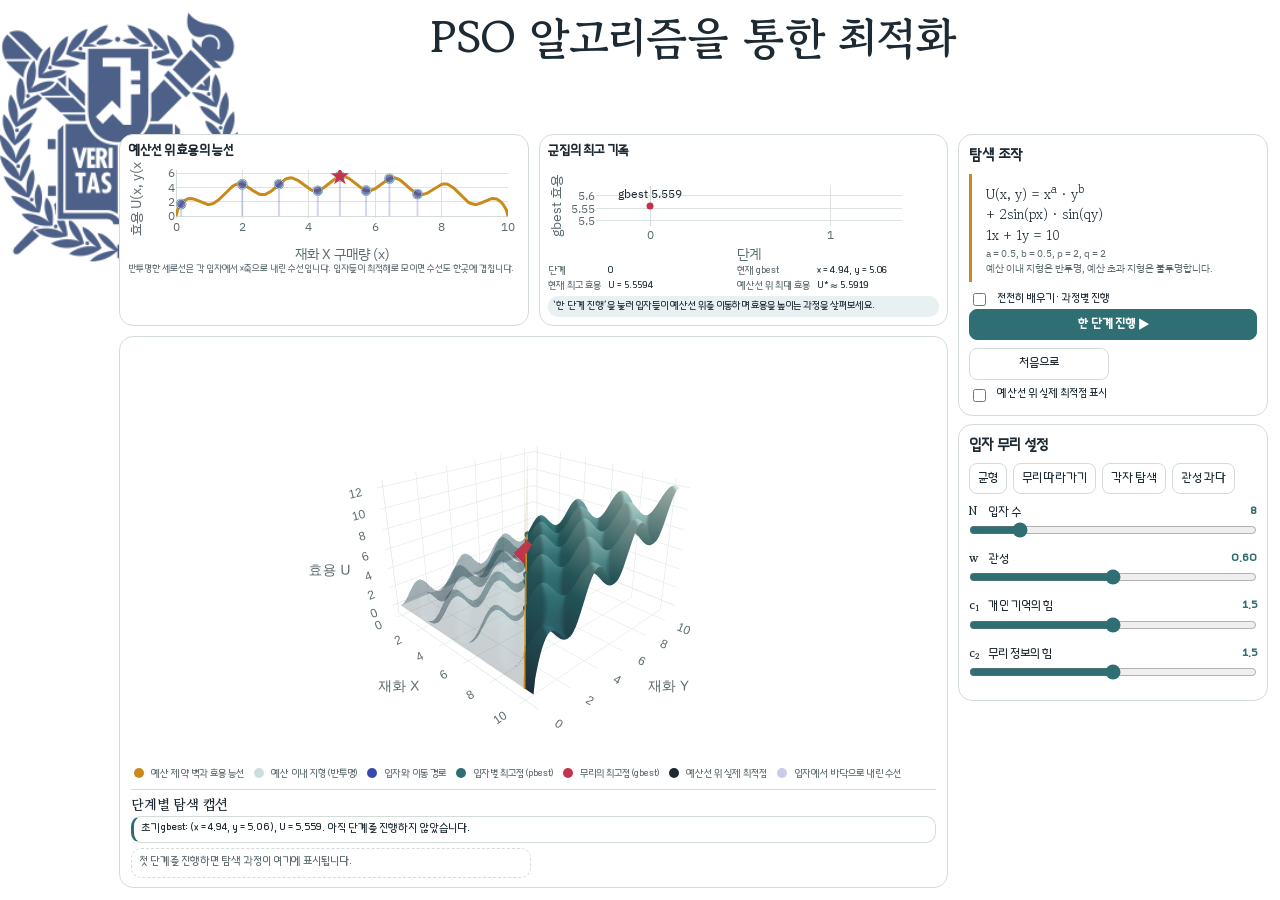
==== commit 74d8f121: "Add guided PSO learning mode and SNU background layout" ====
--- a/index.html
+++ b/index.html
@@ -11,6 +11,7 @@
 <link rel="stylesheet" href="style.css">
 </head>
 <body>
+<div class="background-emblem" aria-hidden="true"></div>
 <div class="wrap">
   <header>
   <h1>PSO 알고리즘을 통한 최적화</h1>
@@ -44,6 +45,7 @@
       </div>
       <section class="iteration-log-section" aria-labelledby="iterationLogTitle">
         <h2 id="iterationLogTitle">단계별 탐색 캡션</h2>
+        <div class="learning-explanation" id="learningExplanation" hidden aria-live="polite"></div>
         <div class="iteration-summary" id="iterationSummary"></div>
         <ol class="iteration-log" id="iterationLog">
           <li class="iteration-empty">한 단계 진행을 누르면 이동과 gbest 변화가 표시됩니다.</li>
@@ -55,6 +57,8 @@
       <div class="card">
         <h2>탐색 조작</h2>
         <div class="formula" id="formula"></div>
+        <label class="check"><input type="checkbox" id="chkSlow"> 천천히 배우기 · 과정별 진행</label>
+        <label class="focus-select" id="focusLabel" hidden>계산을 살펴볼 점 <select id="focusParticle" aria-label="계산을 살펴볼 입자"></select></label>
         <div class="actions">
           <button class="primary wide" id="btnStep">한 단계 진행 ▶</button>
           <button id="btnReset">처음으로</button>
--- a/style.css
+++ b/style.css
@@ -1,6 +1,6 @@
 @font-face{font-family:"마비옛체";src:url("fonts/Mabinogi_Classic_TTF.ttf") format("truetype");font-weight:400;font-style:normal;font-display:swap}
 :root{
-  --bg:#EEF2F0; --panel:#F8FAF9; --ink:#1D2A33; --muted:#5C6B70; --line:#D3DCD9;
+  --bg:#FFFFFF; --panel:#FFFFFF; --ink:#1D2A33; --muted:#5C6B70; --line:#D3DCD9;
   --teal:#2F6F73; --low:#23384A; --high:#CFE6DC; --amber:#C98A1B; --amber-ink:#8A5B08;
   --indigo:#3949AB; --crimson:#C2334D; --grid:#DCE3E0;
   box-sizing:border-box;
@@ -111,3 +111,57 @@
 .stage .iteration-log{margin-top:5px;gap:5px;max-height:70px}
 .stage .iteration-entry{font-size:11px;padding:5px 7px;gap:5px}
 .stage .iteration-empty{padding:5px 7px;font-size:11px}
+[hidden]{display:none!important}
+.focus-select{display:flex;gap:7px;align-items:center;font-size:12px;margin:6px 0}
+.focus-select select{font:inherit;color:var(--ink);background:var(--panel);border:1px solid var(--line);border-radius:6px;padding:3px 5px}
+.learning-explanation{background:color-mix(in srgb,var(--amber) 9%,var(--panel));border:1px solid var(--line);border-radius:8px;padding:5px 8px;margin-bottom:5px;max-height:112px;overflow:auto;font-size:12px;line-height:1.5}
+.learning-explanation p{margin:4px 0}
+.learning-phases{list-style:none;display:flex;flex-wrap:wrap;gap:5px;margin:0;padding:0;font-size:11px;color:var(--muted)}
+.learning-phases li{border:1px solid var(--line);padding:2px 5px;border-radius:5px}
+.learning-phases li.active{background:var(--teal);border-color:var(--teal);color:var(--panel)}
+button:disabled,input:disabled,select:disabled{cursor:default;opacity:0.6}
+@media (min-width:981px){
+  .learning-mode #landscape{height:clamp(180px,calc(100dvh - 610px),210px)}
+  .learning-mode .stage .iteration-log{max-height:36px}
+  .learning-mode .learning-explanation{max-height:96px}
+  .learning-mode .focus-select{font-size:11px}
+}
+@media (min-width:981px) and (max-height:740px){
+  .learning-mode #profile,.learning-mode #conv{height:115px}
+  .learning-mode #landscape{height:150px}
+  .learning-mode .stage .iteration-log{max-height:30px}
+}
+
+/* 로고의 오른쪽 아래는 콘텐츠가 덮고, 나머지는 같은 배경 위에 드러난다. */
+:root{--panel:var(--bg);--emblem-height:clamp(220px,34dvh,280px)}
+body{position:relative;isolation:isolate}
+.background-emblem{position:fixed;top:0;left:0;width:calc(var(--emblem-height) * 0.85);height:var(--emblem-height);
+  background:url('assets/snu-emblem.png') no-repeat left top;background-size:auto 100%;pointer-events:none;z-index:-1;filter:brightness(0.65);opacity:0.7}
+.wrap{position:relative;z-index:0}
+@media (prefers-color-scheme:dark){:root:not([data-theme="light"]){--panel:var(--bg)}.background-emblem{filter:brightness(1.6)}}
+:root[data-theme="dark"]{--panel:var(--bg)}
+@media (min-width:981px){
+  .wrap{height:100dvh;max-width:none;margin-left:calc(var(--emblem-height) * 0.425);margin-right:12px;padding:12px 0;
+    grid-template-rows:calc(var(--emblem-height) * 0.48 - 22px) auto minmax(0,1fr)}
+  header{align-items:start;min-height:0}
+  #profile,#conv,.learning-mode #profile,.learning-mode #conv{height:100px}
+  .row2 .card{padding:8px}
+  .row2 .card h2{font-size:13px;line-height:1.3;margin-bottom:2px}
+  .row2 .readout{font-size:10px;line-height:1.3;gap:2px 7px;margin:3px 0}
+  .row2 .status{font-size:10px;line-height:1.3;padding:4px 5px;margin-top:3px}
+  .row2 .hint{font-size:9.5px;line-height:1.35}
+  .stage{height:100%;min-height:0;display:flex;flex-direction:column;overflow:hidden}
+  #landscape,.learning-mode #landscape{height:auto;min-height:100px;flex:1 1 0}
+  .legend,.stage .iteration-log-section{flex:0 0 auto}
+  .stage .iteration-log{max-height:80px}
+  .learning-mode .stage .iteration-log{max-height:40px}
+  .learning-mode .learning-explanation{max-height:108px}
+  .panel{height:100%;min-height:0;overflow:auto;gap:8px}
+  .panel .ctrl{margin-bottom:2px}
+  .panel .ctrl input{margin:0}
+  .panel .presets{margin-bottom:7px}
+}
+@media (max-width:980px){
+  .background-emblem{width:100px;height:118px}
+  header{min-height:85px;align-items:center}
+}
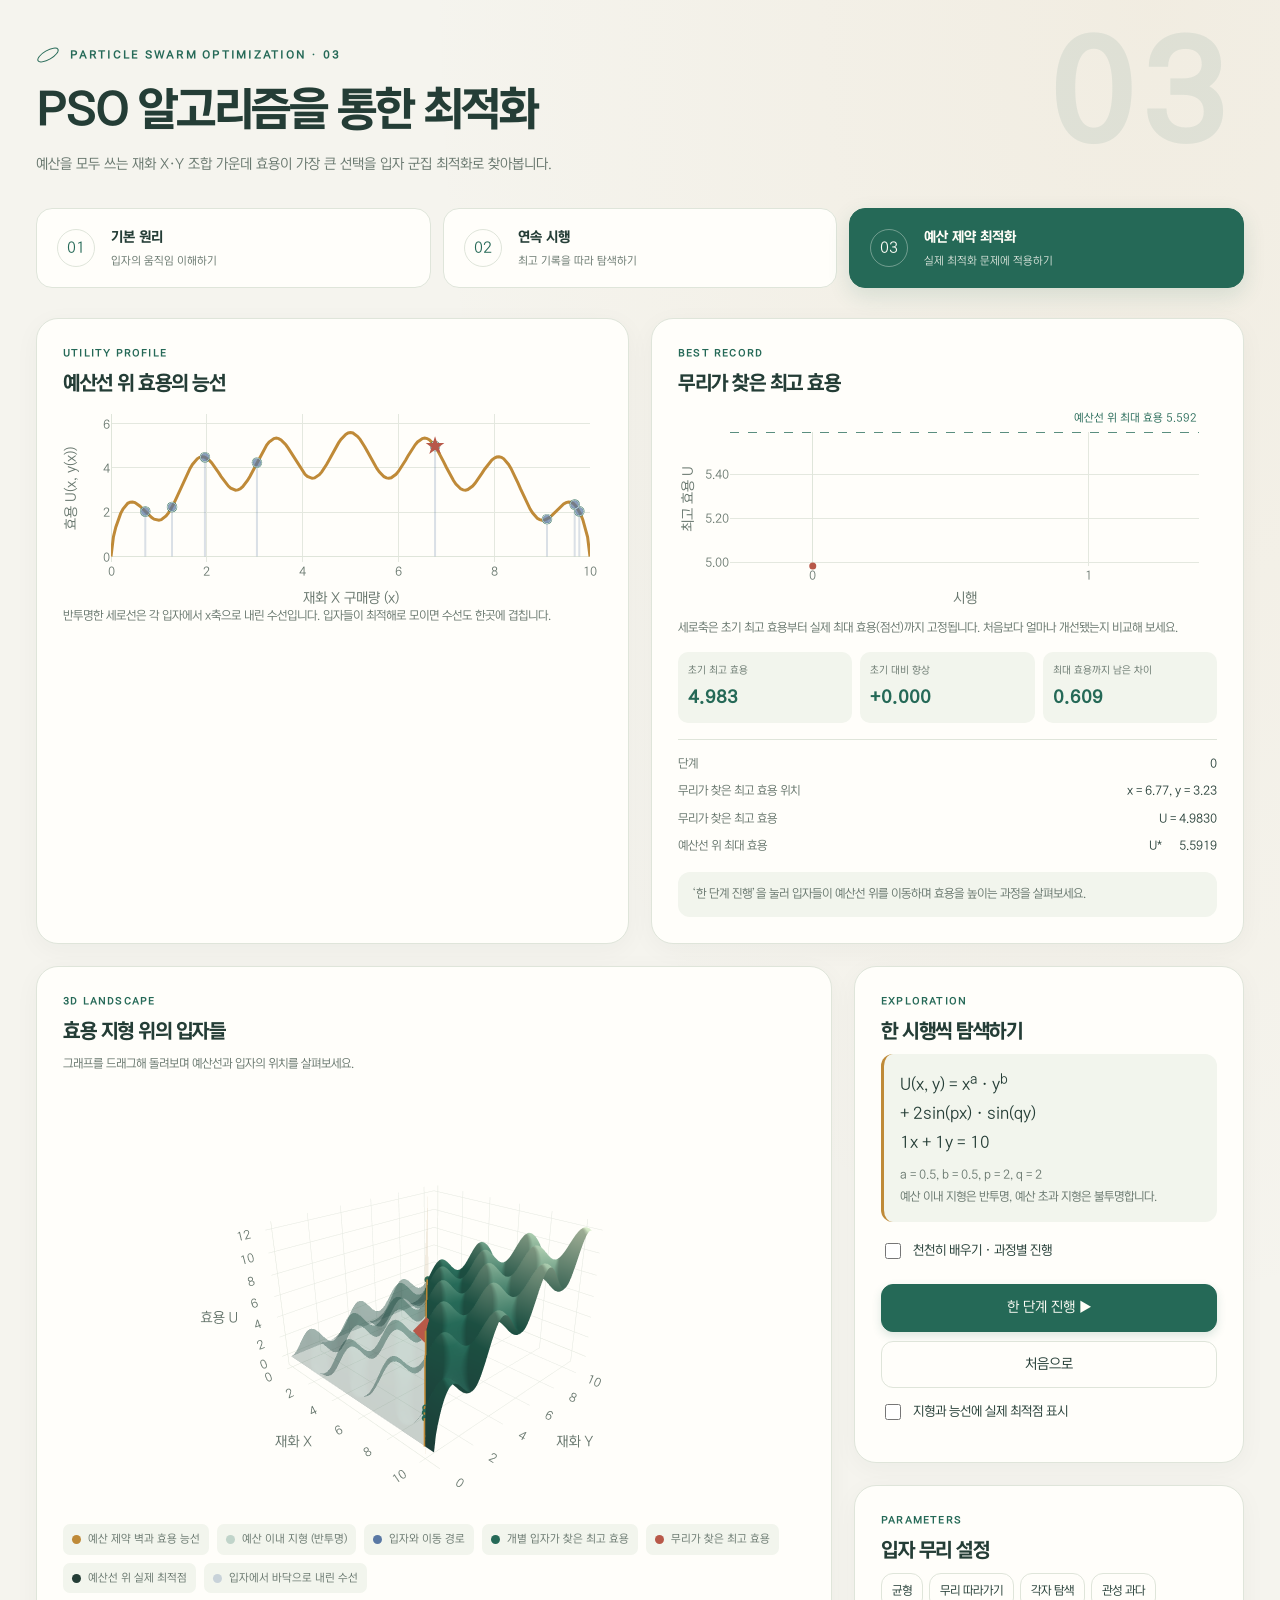
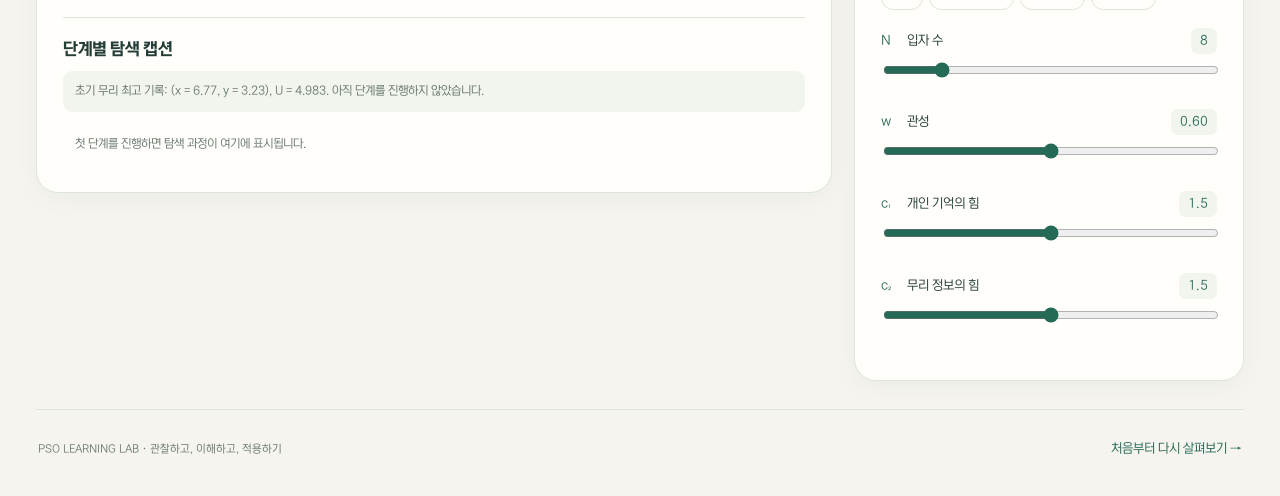
==== commit 2717764f: "Add three-stage PSO lessons and refine learning interface" ====
--- a/index.html
+++ b/index.html
@@ -4,28 +4,32 @@
 <meta charset="utf-8">
 <meta name="viewport" content="width=device-width, initial-scale=1, viewport-fit=cover">
 <title>PSO 알고리즘을 통한 최적화 | 예산제약 효용 극대화</title>
-<link rel="preconnect" href="https://fonts.googleapis.com">
-<link rel="preconnect" href="https://fonts.gstatic.com" crossorigin>
-<link href="https://fonts.googleapis.com/css2?family=Gowun+Batang:wght@400;700&family=IBM+Plex+Sans+KR:wght@400;500;600&display=swap" rel="stylesheet">
 <script src="lib/plotly.min.js"></script>
 <link rel="stylesheet" href="style.css">
+<link rel="preload" href="fonts/NEXON-Lv2-Gothic-Regular.otf" as="font" type="font/otf" crossorigin>
+<link rel="stylesheet" href="stages.css">
 </head>
-<body>
+<body class="stage3-page">
 <div class="background-emblem" aria-hidden="true"></div>
 <div class="wrap">
-  <header>
+  <header data-stage="03">
+  <div class="eyebrow">PARTICLE SWARM OPTIMIZATION · 03</div>
   <h1>PSO 알고리즘을 통한 최적화</h1>
+  <p class="lede">예산을 모두 쓰는 재화 X·Y 조합 가운데 효용이 가장 큰 선택을 입자 군집 최적화로 찾아봅니다.</p>
+  <nav class="stage-nav" aria-label="학습 단계"><a href="stage1.html"><span class="nav-number">01</span><span class="nav-copy">기본 원리<small>입자의 움직임 이해하기</small></span></a><a href="stage2.html"><span class="nav-number">02</span><span class="nav-copy">연속 시행<small>최고 기록을 따라 탐색하기</small></span></a><a href="index.html" aria-current="page"><span class="nav-number">03</span><span class="nav-copy">예산 제약 최적화<small>실제 최적화 문제에 적용하기</small></span></a></nav>
 </header>
 
 <div class="row2">
     <div class="card">
-      <h2>예산선 위 효용의 능선</h2>
+      <span class="card-kicker">UTILITY PROFILE</span><h2>예산선 위 효용의 능선</h2>
       <div id="profile"></div>
       <div class="hint">반투명한 세로선은 각 입자에서 x축으로 내린 수선입니다. 입자들이 최적해로 모이면 수선도 한곳에 겹칩니다.</div>
     </div>
     <div class="card">
-      <h2>군집의 최고 기록</h2>
+      <span class="card-kicker">BEST RECORD</span><h2>무리가 찾은 최고 효용</h2>
       <div id="conv"></div>
+      <p class="hint">세로축은 초기 최고 효용부터 실제 최대 효용(점선)까지 고정됩니다. 처음보다 얼마나 개선됐는지 비교해 보세요.</p>
+      <div class="conv-summary" id="convSummary" aria-live="polite"></div>
       <dl class="readout" id="readout"></dl>
       <div class="status" id="status">‘한 단계 진행’을 눌러 입자들이 예산선 위를 이동하며 효용을 높이는 과정을 살펴보세요.</div>
     </div>
@@ -33,13 +37,15 @@
 
   <div class="grid">
     <div class="stage">
+      <span class="card-kicker">3D LANDSCAPE</span><h2>효용 지형 위의 입자들</h2>
+      <p class="card-note">그래프를 드래그해 돌려보며 예산선과 입자의 위치를 살펴보세요.</p>
       <div id="landscape"><div class="loading">3차원 효용 지형과 입자 무리를 불러오는 중입니다.</div></div>
       <div class="legend">
         <span><i style="background:var(--amber)"></i>예산 제약 벽과 효용 능선</span>
         <span><i style="background:var(--teal);opacity:0.24"></i>예산 이내 지형 (반투명)</span>
         <span><i style="background:var(--indigo)"></i>입자와 이동 경로</span>
-        <span><i style="background:var(--teal)"></i>입자별 최고점 (pbest)</span>
-        <span><i style="background:var(--crimson)"></i>무리의 최고점 (gbest)</span>
+        <span><i style="background:var(--teal)"></i>개별 입자가 찾은 최고 효용</span>
+        <span><i style="background:var(--crimson)"></i>무리가 찾은 최고 효용</span>
         <span><i style="background:var(--ink)"></i>예산선 위 실제 최적점</span>
         <span><i style="background:var(--indigo);opacity:0.28"></i>입자에서 바닥으로 내린 수선</span>
       </div>
@@ -48,14 +54,14 @@
         <div class="learning-explanation" id="learningExplanation" hidden aria-live="polite"></div>
         <div class="iteration-summary" id="iterationSummary"></div>
         <ol class="iteration-log" id="iterationLog">
-          <li class="iteration-empty">한 단계 진행을 누르면 이동과 gbest 변화가 표시됩니다.</li>
+          <li class="iteration-empty">한 단계 진행을 누르면 입자의 이동과 무리 최고 효용의 변화가 표시됩니다.</li>
         </ol>
       </section>
     </div>
 
     <div class="panel">
       <div class="card">
-        <h2>탐색 조작</h2>
+        <span class="card-kicker">EXPLORATION</span><h2>한 시행씩 탐색하기</h2>
         <div class="formula" id="formula"></div>
         <label class="check"><input type="checkbox" id="chkSlow"> 천천히 배우기 · 과정별 진행</label>
         <label class="focus-select" id="focusLabel" hidden>계산을 살펴볼 점 <select id="focusParticle" aria-label="계산을 살펴볼 입자"></select></label>
@@ -63,18 +69,18 @@
           <button class="primary wide" id="btnStep">한 단계 진행 ▶</button>
           <button id="btnReset">처음으로</button>
         </div>
-        <label class="check"><input type="checkbox" id="chkTruth"> 예산선 위 실제 최적점 표시</label>
+        <label class="check"><input type="checkbox" id="chkTruth"> 지형과 능선에 실제 최적점 표시</label>
       </div>
 
       <div class="card">
-        <h2>입자 무리 설정</h2>
+        <span class="card-kicker">PARAMETERS</span><h2>입자 무리 설정</h2>
         <div class="presets" id="psoPresets"></div>
         <div id="psoCtrls"></div>
       </div>
     </div>
   </div>
+<footer class="lesson-footer"><span>PSO LEARNING LAB · 관찰하고, 이해하고, 적용하기</span><a href="stage1.html">처음부터 다시 살펴보기 →</a></footer>
 </div>
-
 <script src="app.js"></script>
 </body>
 </html>
--- a/style.css
+++ b/style.css
@@ -1,167 +1,74 @@
-@font-face{font-family:"마비옛체";src:url("fonts/Mabinogi_Classic_TTF.ttf") format("truetype");font-weight:400;font-style:normal;font-display:swap}
+@font-face{font-family:"NEXON Lv2 Gothic OTF";src:url("fonts/NEXON-Lv2-Gothic-Light.otf") format("opentype");font-style:normal;font-weight:300;font-display:swap}
+@font-face{font-family:"NEXON Lv2 Gothic OTF";src:url("fonts/NEXON-Lv2-Gothic-Regular.otf") format("opentype");font-style:normal;font-weight:400;font-display:swap}
+@font-face{font-family:"NEXON Lv2 Gothic OTF";src:url("fonts/NEXON-Lv2-Gothic-Medium.otf") format("opentype");font-style:normal;font-weight:500 600;font-display:swap}
+@font-face{font-family:"NEXON Lv2 Gothic OTF";src:url("fonts/NEXON-Lv2-Gothic-Bold.otf") format("opentype");font-style:normal;font-weight:700 900;font-display:swap}
 :root{
-  --bg:#FFFFFF; --panel:#FFFFFF; --ink:#1D2A33; --muted:#5C6B70; --line:#D3DCD9;
-  --teal:#2F6F73; --low:#23384A; --high:#CFE6DC; --amber:#C98A1B; --amber-ink:#8A5B08;
-  --indigo:#3949AB; --crimson:#C2334D; --grid:#DCE3E0;
-  box-sizing:border-box;
-  padding-top:env(safe-area-inset-top,0px); padding-bottom:env(safe-area-inset-bottom,0px);
+  color-scheme:light;
+  --bg:#f5f4ee;--panel:#fffefa;--ink:#243d36;--muted:#68776e;--line:#dfe5da;
+  --teal:#256957;--low:#244d48;--high:#d6e9c8;--amber:#bf8a38;--amber-ink:#89611f;
+  --indigo:#5978a4;--crimson:#b85849;--grid:#e4e8df;
+  --soft:#f2f5ed;--plot:#f8faf5;--on-accent:#fffef7;
+  --shadow:0 6px 26px rgb(32 60 43 / 4%);--shadow-hover:0 10px 28px rgb(32 60 43 / 9%);
+  --font:"NEXON Lv2 Gothic OTF","넥슨Lv2고딕 OTF",sans-serif;
 }
-@media (prefers-color-scheme: dark){
+@media(prefers-color-scheme:dark){
   :root:not([data-theme="light"]){
-    --bg:#12181C; --panel:#1A2227; --ink:#E4EAE8; --muted:#93A3A6; --line:#2C383E;
-    --teal:#5FB3AE; --low:#1B2C3A; --high:#BFE3D4; --amber:#E6B440; --amber-ink:#F2CD72;
-    --indigo:#8C9BFF; --crimson:#F06C84; --grid:#27323A;
+    color-scheme:dark;--bg:#17221e;--panel:#202e27;--ink:#edf0df;--muted:#acb9ad;--line:#38493c;
+    --teal:#a4d3b0;--low:#284e43;--high:#d9e8b6;--amber:#d9b26e;--amber-ink:#e0c593;
+    --indigo:#a0b9e0;--crimson:#ef9a83;--grid:#3b4b3f;--soft:#29382d;--plot:#1d2a23;--on-accent:#172b21;
   }
 }
 :root[data-theme="dark"]{
-  --bg:#12181C; --panel:#1A2227; --ink:#E4EAE8; --muted:#93A3A6; --line:#2C383E;
-  --teal:#5FB3AE; --low:#1B2C3A; --high:#BFE3D4; --amber:#E6B440; --amber-ink:#F2CD72;
-  --indigo:#8C9BFF; --crimson:#F06C84; --grid:#27323A;
+  color-scheme:dark;--bg:#17221e;--panel:#202e27;--ink:#edf0df;--muted:#acb9ad;--line:#38493c;
+  --teal:#a4d3b0;--low:#284e43;--high:#d9e8b6;--amber:#d9b26e;--amber-ink:#e0c593;
+  --indigo:#a0b9e0;--crimson:#ef9a83;--grid:#3b4b3f;--soft:#29382d;--plot:#1d2a23;--on-accent:#172b21;
 }
-html{scroll-padding-top:env(safe-area-inset-top,0px)}
-*,*::before,*::after{box-sizing:inherit}
-body{margin:0;background:var(--bg);color:var(--ink);
-  font-family:"마비옛체","IBM Plex Sans KR","Apple SD Gothic Neo","Malgun Gothic","Noto Sans KR",system-ui,sans-serif;
-  font-size:15px;line-height:1.6;-webkit-font-smoothing:antialiased}
-.wrap{max-width:1320px;margin:0 auto;padding:28px 20px 60px}
-header{display:grid;grid-template-columns:1fr;justify-items:center;align-items:center;margin-bottom:22px;text-align:center}
-h1{font-family:"Gowun Batang","Nanum Myeongjo",Georgia,serif;font-weight:700;font-size:clamp(28px,4vw,44px);line-height:1.15;margin:0;letter-spacing:-0.01em}
-.lede{margin:8px 0 0;color:var(--muted);max-width:62ch}
-.formula{font-family:"Gowun Batang",Georgia,serif;font-size:17px;border-left:3px solid var(--amber);padding:6px 0 6px 14px;line-height:1.7;white-space:nowrap}
-.formula small{display:block;font-family:"IBM Plex Sans KR",sans-serif;font-size:12px;color:var(--muted)}
-.panel .formula{white-space:normal;font-size:16px;margin:0 0 12px}
-.grid{display:grid;grid-template-columns:minmax(0,1fr) 340px;gap:18px}
-.stage,.card{background:var(--panel);border:1px solid var(--line);border-radius:14px}
-.stage{padding:6px;position:relative;min-height:540px}
-#landscape{width:100%;height:560px}
-.legend{position:absolute;left:18px;top:14px;font-size:12.5px;color:var(--muted);display:flex;flex-direction:column;gap:3px;pointer-events:none}
-.legend i{display:inline-block;width:10px;height:10px;border-radius:50%;margin-right:7px;vertical-align:-1px}
-.panel{display:flex;flex-direction:column;gap:14px}
-.card{padding:16px 16px 12px}
-.card h2{font-size:14.5px;font-weight:600;margin:0 0 10px}
-.ctrl{margin-bottom:10px}
-.ctrl .top{display:flex;justify-content:space-between;align-items:baseline;gap:8px;font-size:13.5px}
-.sym{font-family:"Gowun Batang",Georgia,serif;font-weight:700;display:inline-block;min-width:1.6em}
-.ctrl output{font-variant-numeric:tabular-nums;font-weight:600;color:var(--teal)}
-.hint{font-size:12px;color:var(--muted);margin-top:1px}
-input[type=range]{width:100%;accent-color:var(--teal);margin:4px 0 0}
-.presets{display:flex;flex-wrap:wrap;gap:6px;margin-bottom:12px}
-button{font:inherit;font-size:13.5px;border-radius:8px;border:1px solid var(--line);background:transparent;color:var(--ink);padding:7px 11px;cursor:pointer}
-button:hover{border-color:var(--teal)}
-button:focus-visible,input:focus-visible{outline:2px solid var(--teal);outline-offset:2px}
-button.primary{background:var(--teal);border-color:var(--teal);color:var(--panel);font-weight:600}
-.actions{display:grid;grid-template-columns:1fr 1fr;gap:8px}
-.actions .wide{grid-column:1/-1}
-label.check{display:flex;gap:8px;align-items:center;font-size:13.5px;margin-top:10px;cursor:pointer}
-.row2{display:grid;grid-template-columns:minmax(0,1.25fr) minmax(0,1fr);gap:18px;margin-top:18px}
-.row2 .card{padding:14px}
-#profile,#conv{width:100%;height:220px}
-.readout{display:grid;grid-template-columns:auto 1fr;gap:4px 14px;font-size:13.5px;font-variant-numeric:tabular-nums;margin-top:6px}
-.readout dt{color:var(--muted)} .readout dd{margin:0;font-weight:500}
-.status{margin-top:10px;padding:10px 12px;border-radius:10px;background:color-mix(in srgb,var(--teal) 10%,transparent);font-size:13.5px;min-height:2.6em}
-.status.warn{background:color-mix(in srgb,var(--crimson) 12%,transparent)}
-.iteration-log-section{margin-top:20px}
-.iteration-log-section h2{font-family:"Gowun Batang",Georgia,serif;font-size:24px;line-height:1.3;margin:0 0 6px}
-.iteration-log-lede{margin:0 0 12px;color:var(--muted);font-size:13.5px}
-.iteration-summary{padding:10px 12px;border:1px solid var(--line);border-left:3px solid var(--teal);border-radius:10px;background:var(--panel);font-size:14px;font-variant-numeric:tabular-nums}
-.iteration-log{list-style:none;margin:12px 0 0;padding:0;display:grid;grid-template-columns:repeat(2,minmax(0,1fr));gap:8px;max-height:520px;overflow:auto}
-.iteration-entry{display:grid;grid-template-columns:auto minmax(0,1fr);gap:10px;align-items:start;padding:10px 12px;background:var(--panel);border:1px solid var(--line);border-radius:10px;font-size:13px}
-.iteration-entry p{margin:0}
+*{box-sizing:border-box}
+*,*::before,*::after{font-family:var(--font)!important}
+body{margin:0;background:radial-gradient(ellipse at 90% 0%,color-mix(in srgb,var(--amber) 7%,transparent),transparent 45%),var(--bg);color:var(--ink);font-size:15px;line-height:1.7;-webkit-font-smoothing:antialiased}
+button,input,select{font:inherit}
+button,a,input,select{-webkit-tap-highlight-color:transparent}
+a{color:var(--teal)}
+button{border:1px solid var(--line);border-radius:12px;background:var(--panel);color:var(--ink);padding:11px 15px;font-size:14px;cursor:pointer;transition:background .18s,border-color .18s,box-shadow .18s,transform .18s}
+button:hover:not(:disabled){background:var(--soft);border-color:var(--teal);transform:translateY(-1px)}
+button.primary{background:var(--teal);color:var(--on-accent);border-color:var(--teal);box-shadow:0 4px 10px color-mix(in srgb,var(--teal) 16%,transparent)}
+button.primary:hover:not(:disabled){background:color-mix(in srgb,var(--teal) 90%,var(--ink))}
+button:disabled,input:disabled,select:disabled{cursor:default;opacity:.55}
+:is(a,button,input,select):focus-visible{outline:3px solid var(--amber);outline-offset:4px}
+input[type=range]{width:100%;accent-color:var(--teal);min-height:28px;cursor:pointer}
+input[type=checkbox]{accent-color:var(--teal);width:16px;height:16px;flex:none}
+[hidden]{display:none!important}
+.background-emblem{display:none}
+.hint{font-size:12px;color:var(--muted);line-height:1.65}
+.status{padding:12px 14px;background:var(--soft);color:var(--muted);font-size:12px;border-radius:12px;margin-top:16px;line-height:1.7}
+.status.warn{background:color-mix(in srgb,var(--crimson) 12%,var(--panel))}
+.loading{padding:48px;color:var(--muted)}
+.actions{display:flex;gap:9px;margin-top:22px}
+.actions .primary{flex:1}
+.actions button{min-height:46px}
+.formula{background:var(--soft);border-radius:12px;border-left:3px solid var(--amber);padding:14px 16px;font-size:16px;line-height:1.8;margin-bottom:18px;overflow-wrap:anywhere}
+.formula small{display:block;font-size:12px;color:var(--muted);margin-top:8px}
+.focus-select{display:flex;align-items:center;flex-wrap:wrap;gap:8px;font-size:13px;margin:12px 0}
+.focus-select select{padding:7px 10px;border:1px solid var(--line);border-radius:9px;background:var(--panel);color:var(--ink)}
+.check{display:flex;gap:9px;align-items:center;font-size:13px;cursor:pointer;margin:13px 0}
+.presets{display:flex;gap:6px;flex-wrap:wrap;margin-bottom:18px}
+.presets button{padding:7px 10px;font-size:12px}
+.ctrl{margin:17px 0}
+.ctrl .top{display:flex;align-items:center;justify-content:space-between;gap:12px;font-size:13px}
+.ctrl output{padding:2px 9px;border-radius:7px;background:var(--soft);color:var(--teal);font-variant-numeric:tabular-nums}
+.sym{display:inline-block;min-width:2em;color:var(--teal)}
+.readout{display:grid;grid-template-columns:auto minmax(0,1fr);gap:7px 12px;font-size:12px;margin:16px 0 0;border-top:1px solid var(--line);padding-top:14px}
+.readout dt{color:var(--muted)}.readout dd{margin:0;text-align:right;font-variant-numeric:tabular-nums}
+.learning-explanation{padding:16px;border:1px solid var(--line);background:var(--soft);border-radius:12px;margin:12px 0;font-size:13px;line-height:1.8}
+.learning-explanation p{margin:10px 0 0}
+.learning-phases{display:flex;flex-wrap:wrap;list-style:none;padding:0;margin:0;gap:6px}
+.learning-phases li{padding:4px 8px;border-radius:6px;font-size:11px;color:var(--muted)}
+.learning-phases li.active{background:var(--teal);color:var(--on-accent)}
+.iteration-log-section{margin-top:24px;padding-top:20px;border-top:1px solid var(--line)}
+.iteration-summary{font-size:12px;color:var(--muted);padding:10px 12px;background:var(--soft);border-radius:9px}
+.iteration-log{list-style:none;padding:0;margin:10px 0 0;display:grid;gap:8px;max-height:240px;overflow:auto}
+.iteration-entry{display:flex;align-items:baseline;gap:12px;border:1px solid var(--line);border-radius:10px;padding:10px 12px;font-size:12px}
+.iteration-entry p{margin:0}.iteration-number{white-space:nowrap;color:var(--teal)}
 .iteration-entry.is-improved{border-left:3px solid var(--teal)}
-.iteration-entry.is-stable{border-left:3px solid var(--line)}
-.iteration-number{color:var(--teal);font-variant-numeric:tabular-nums;white-space:nowrap}
-.iteration-empty{padding:12px;border:1px dashed var(--line);border-radius:10px;color:var(--muted);font-size:13px}
-.loading{padding:40px;color:var(--muted)}
-@media (max-width:980px){
-  header{grid-template-columns:1fr}
-  .formula{white-space:normal}
-  .grid,.row2{grid-template-columns:1fr}
-  #conv{height:190px}
-  #landscape{height:440px} .stage{min-height:440px}
-  .iteration-log{grid-template-columns:1fr;max-height:420px}
-}
-@media (prefers-reduced-motion:reduce){*{scroll-behavior:auto}}
-
-/* 데스크톱에서는 차트, 3D 모형, 조작부와 캡션을 한 화면에 배치한다. */
-@media (min-width:981px){
-  .wrap{padding:12px 16px;display:grid;grid-template-columns:minmax(0,1fr) 310px;gap:10px}
-  header{grid-column:1/-1;margin-bottom:4px}
-  .row2{grid-column:1;grid-row:2;margin:0;gap:10px;grid-template-columns:1fr 1fr}
-  .grid{display:contents}
-  .stage{grid-column:1;grid-row:3;min-height:0}
-  .panel{grid-column:2;grid-row:2/span 2;gap:10px}
-  .card,.row2 .card{padding:10px}
-  .card h2{margin-bottom:5px}
-  #profile,#conv{height:130px}
-  #landscape{height:clamp(180px,calc(100dvh - 510px),260px)}
-  .legend{position:static;flex-direction:row;flex-wrap:wrap;gap:3px 10px;padding:0 8px;font-size:10px}
-  .readout{grid-template-columns:auto 1fr auto 1fr;gap:3px 8px;font-size:11px;margin:5px 0}
-  .status{margin-top:5px;padding:5px 7px;font-size:11px;min-height:0}
-  .hint{font-size:10px}
-  .panel .formula{font-size:14px;line-height:1.5;margin-bottom:8px}
-  .formula small{font-size:10px}
-  .ctrl{margin-bottom:5px}
-  .ctrl .top{font-size:12px}
-  button{font-size:12px;padding:5px 8px}
-  label.check{font-size:11px;margin-top:6px}
-}
-.stage .iteration-log-section{margin:7px 5px 3px;border-top:1px solid var(--line);padding-top:5px}
-.stage .iteration-log-section h2{font-size:14px;margin-bottom:3px}
-.stage .iteration-summary{padding:4px 7px;font-size:11px}
-.stage .iteration-log{margin-top:5px;gap:5px;max-height:70px}
-.stage .iteration-entry{font-size:11px;padding:5px 7px;gap:5px}
-.stage .iteration-empty{padding:5px 7px;font-size:11px}
-[hidden]{display:none!important}
-.focus-select{display:flex;gap:7px;align-items:center;font-size:12px;margin:6px 0}
-.focus-select select{font:inherit;color:var(--ink);background:var(--panel);border:1px solid var(--line);border-radius:6px;padding:3px 5px}
-.learning-explanation{background:color-mix(in srgb,var(--amber) 9%,var(--panel));border:1px solid var(--line);border-radius:8px;padding:5px 8px;margin-bottom:5px;max-height:112px;overflow:auto;font-size:12px;line-height:1.5}
-.learning-explanation p{margin:4px 0}
-.learning-phases{list-style:none;display:flex;flex-wrap:wrap;gap:5px;margin:0;padding:0;font-size:11px;color:var(--muted)}
-.learning-phases li{border:1px solid var(--line);padding:2px 5px;border-radius:5px}
-.learning-phases li.active{background:var(--teal);border-color:var(--teal);color:var(--panel)}
-button:disabled,input:disabled,select:disabled{cursor:default;opacity:0.6}
-@media (min-width:981px){
-  .learning-mode #landscape{height:clamp(180px,calc(100dvh - 610px),210px)}
-  .learning-mode .stage .iteration-log{max-height:36px}
-  .learning-mode .learning-explanation{max-height:96px}
-  .learning-mode .focus-select{font-size:11px}
-}
-@media (min-width:981px) and (max-height:740px){
-  .learning-mode #profile,.learning-mode #conv{height:115px}
-  .learning-mode #landscape{height:150px}
-  .learning-mode .stage .iteration-log{max-height:30px}
-}
-
-/* 로고의 오른쪽 아래는 콘텐츠가 덮고, 나머지는 같은 배경 위에 드러난다. */
-:root{--panel:var(--bg);--emblem-height:clamp(220px,34dvh,280px)}
-body{position:relative;isolation:isolate}
-.background-emblem{position:fixed;top:0;left:0;width:calc(var(--emblem-height) * 0.85);height:var(--emblem-height);
-  background:url('assets/snu-emblem.png') no-repeat left top;background-size:auto 100%;pointer-events:none;z-index:-1;filter:brightness(0.65);opacity:0.7}
-.wrap{position:relative;z-index:0}
-@media (prefers-color-scheme:dark){:root:not([data-theme="light"]){--panel:var(--bg)}.background-emblem{filter:brightness(1.6)}}
-:root[data-theme="dark"]{--panel:var(--bg)}
-@media (min-width:981px){
-  .wrap{height:100dvh;max-width:none;margin-left:calc(var(--emblem-height) * 0.425);margin-right:12px;padding:12px 0;
-    grid-template-rows:calc(var(--emblem-height) * 0.48 - 22px) auto minmax(0,1fr)}
-  header{align-items:start;min-height:0}
-  #profile,#conv,.learning-mode #profile,.learning-mode #conv{height:100px}
-  .row2 .card{padding:8px}
-  .row2 .card h2{font-size:13px;line-height:1.3;margin-bottom:2px}
-  .row2 .readout{font-size:10px;line-height:1.3;gap:2px 7px;margin:3px 0}
-  .row2 .status{font-size:10px;line-height:1.3;padding:4px 5px;margin-top:3px}
-  .row2 .hint{font-size:9.5px;line-height:1.35}
-  .stage{height:100%;min-height:0;display:flex;flex-direction:column;overflow:hidden}
-  #landscape,.learning-mode #landscape{height:auto;min-height:100px;flex:1 1 0}
-  .legend,.stage .iteration-log-section{flex:0 0 auto}
-  .stage .iteration-log{max-height:80px}
-  .learning-mode .stage .iteration-log{max-height:40px}
-  .learning-mode .learning-explanation{max-height:108px}
-  .panel{height:100%;min-height:0;overflow:auto;gap:8px}
-  .panel .ctrl{margin-bottom:2px}
-  .panel .ctrl input{margin:0}
-  .panel .presets{margin-bottom:7px}
-}
-@media (max-width:980px){
-  .background-emblem{width:100px;height:118px}
-  header{min-height:85px;align-items:center}
-}
+.iteration-empty{font-size:12px;padding:12px;color:var(--muted)}
+@media(prefers-reduced-motion:reduce){*,*::before,*::after{transition:none!important;scroll-behavior:auto!important}}
--- a/stages.css
+++ b/stages.css
@@ -0,0 +1,78 @@
+/* Shared lesson layout: all three stages use the same visual language. */
+.stage1-wrap,.wrap{max-width:1420px;margin:0 auto;padding:42px 36px 28px}
+header,.stage1-header{position:relative;display:block;text-align:left;margin:0 0 30px;padding-top:4px}
+header::after{content:attr(data-stage);position:absolute;right:12px;top:-20px;font-size:144px;font-weight:700;line-height:1;color:color-mix(in srgb,var(--teal) 9%,transparent);pointer-events:none}
+.eyebrow{display:flex;align-items:center;gap:10px;color:var(--teal);font-size:11px;letter-spacing:.16em;font-weight:700}
+.eyebrow::before{content:"";width:22px;height:8px;border:1px solid var(--teal);border-radius:50%;transform:rotate(-30deg)}
+h1{font-size:clamp(32px,3.6vw,52px);line-height:1.25;letter-spacing:-.045em;font-weight:700;margin:17px 0 12px;max-width:calc(100% - 160px)}
+.lede{max-width:820px;color:var(--muted);font-size:14px;line-height:1.9;margin:0}
+.stage-nav{display:grid;grid-template-columns:repeat(3,minmax(0,1fr));gap:12px;margin-top:30px}
+.stage-nav>a{display:flex;align-items:center;gap:16px;position:relative;text-decoration:none;background:var(--panel);color:var(--ink);border:1px solid var(--line);border-radius:16px;padding:17px 20px;transition:transform .18s,border-color .18s,box-shadow .18s}
+.stage-nav>a:hover{transform:translateY(-2px);border-color:var(--teal);box-shadow:var(--shadow-hover)}
+.nav-number{display:grid;place-items:center;flex:none;width:38px;height:38px;border:1px solid var(--line);border-radius:50%;font-size:15px;color:var(--teal)}
+.nav-copy{display:grid;gap:2px;font-size:14px;font-weight:700}
+.nav-copy small{font-size:11px;font-weight:400;color:var(--muted)}
+.stage-nav [aria-current=page]{background:var(--teal);color:var(--on-accent);border-color:var(--teal);box-shadow:0 8px 22px color-mix(in srgb,var(--teal) 14%,transparent)}
+.stage-nav [aria-current=page] .nav-number{color:var(--on-accent);border-color:color-mix(in srgb,var(--on-accent) 35%,transparent)}
+.stage-nav [aria-current=page] small{color:color-mix(in srgb,var(--on-accent) 80%,transparent)}
+.stage1-grid,.stage3-page .grid{display:grid;grid-template-columns:minmax(0,1fr) 390px;gap:22px;align-items:start}
+.s1-card,.card,.stage{min-width:0;background:var(--panel);border:1px solid var(--line);border-radius:22px;padding:26px;box-shadow:var(--shadow)}
+.card-kicker{display:block;color:var(--teal);letter-spacing:.12em;font-size:10px;font-weight:700;margin-bottom:7px}
+.s1-card h2,.card h2,.stage h2{font-size:20px;line-height:1.45;letter-spacing:-.025em;font-weight:700;margin:0 0 8px}
+.card-note{margin:0;color:var(--muted);font-size:12px}
+.plot-wrap{width:100%;overflow:hidden;margin:20px 0 18px;background:linear-gradient(180deg,var(--plot),var(--panel));border:1px solid var(--line);border-radius:16px;padding:14px 6px 10px}
+#hill{display:block;width:100%;height:auto;min-height:0}
+.axis{stroke:var(--line);stroke-width:1}
+.curve{fill:none;stroke:var(--amber);stroke-width:3.5;stroke-linecap:round;stroke-linejoin:round}
+.curve-area{fill:color-mix(in srgb,var(--amber) 7%,transparent)}
+.tick{font-size:12px;fill:var(--muted)}
+.marker-line{stroke-width:1.4;stroke-dasharray:3 5;opacity:.4}
+.particle-dot{stroke:var(--panel);stroke-width:3}
+.pbest-dot{fill:var(--panel);stroke:var(--teal);stroke-width:3}
+.gbest-dot{fill:var(--crimson);stroke:var(--panel);stroke-width:2}
+.particle-label{font-size:12px;font-weight:700;fill:var(--ink)}
+.plot-legend,.legend{position:static;display:flex;flex-wrap:wrap;gap:8px;font-size:11px;color:var(--muted)}
+.plot-legend span,.legend span{display:inline-flex;align-items:center;gap:7px;background:var(--soft);border-radius:7px;padding:6px 9px}
+.key,.legend i{display:inline-block;width:9px;height:9px;border-radius:50%;flex:none}
+.key-current{background:var(--indigo)}.key-pbest{border:2px solid var(--teal)}.key-gbest{background:var(--crimson)}
+.concepts{counter-reset:concept;display:grid;grid-template-columns:repeat(3,minmax(0,1fr));gap:18px;margin-top:26px;padding-top:22px;border-top:1px solid var(--line)}
+.concepts article{counter-increment:concept;font-size:12px;line-height:1.8;color:var(--muted)}
+.concepts article::before{content:"0" counter(concept);display:block;font-size:11px;color:var(--amber-ink);margin-bottom:8px}
+.concepts b{display:block;font-size:13px;line-height:1.6;color:var(--ink);margin-bottom:6px}
+.control-card{border-top:3px solid var(--teal)}
+.progress{display:flex;flex-wrap:wrap;gap:5px;list-style:none;padding:0;margin:18px 0}
+.progress li{border:1px solid var(--line);border-radius:6px;padding:4px 7px;font-size:10px;color:var(--muted)}
+.progress li.active{background:var(--teal);border-color:var(--teal);color:var(--on-accent)}
+.explain{font-size:13px;line-height:1.85;padding:16px;background:var(--soft);border-radius:12px;min-height:180px}
+.explain p{margin:0 0 12px}.explain p:last-child{margin-bottom:0}
+.explain strong{color:var(--teal)}
+.values{display:grid;grid-template-columns:repeat(3,minmax(0,1fr));gap:8px;margin:18px 0 0}
+.value{font-size:10px;color:var(--muted);padding:11px 9px;border:1px solid var(--line);border-radius:10px;line-height:1.5}
+.value b{display:block;margin-top:6px;color:var(--ink);font-size:23px;line-height:1.25;font-variant-numeric:tabular-nums}
+.value:nth-child(2){background:var(--soft);border-color:transparent}.value:nth-child(2) b{color:var(--teal)}
+.control-card .actions{flex-wrap:wrap}.control-card .actions .primary{flex:1 1 180px}.control-card .actions button:not(.primary){flex:1 1 90px}
+.trial-card{margin-top:22px;padding-top:18px;border-top:1px solid var(--line);font-size:12px}
+.trial-top{display:flex;justify-content:space-between;gap:10px;font-weight:700}
+#trialCount{color:var(--teal);padding:1px 8px;border-radius:6px;background:var(--soft)}
+.trial-card p{color:var(--muted);font-size:11px;margin:8px 0}
+.history{list-style:none;padding:0;margin:12px 0 0;display:grid;gap:7px;max-height:230px;overflow:auto}
+.history li{padding:9px 11px;border:1px solid var(--line);border-radius:8px;font-size:11px}
+.history li.updated{border-left:3px solid var(--teal);background:var(--soft)}
+.lesson-footer{display:flex;align-items:center;justify-content:space-between;gap:15px;flex-wrap:wrap;margin-top:28px;padding:20px 2px 0;border-top:1px solid var(--line);color:var(--muted);font-size:11px}
+.lesson-footer a{text-decoration:none;font-size:13px;padding:8px 0}
+.stage3-page .row2{display:grid;grid-template-columns:1fr 1fr;gap:22px;margin-bottom:22px}
+.stage3-page .panel{display:grid;gap:22px}
+.stage3-page #landscape{width:100%;height:450px;min-height:300px}
+.stage3-page #profile,.stage3-page #conv{width:100%;height:200px}
+.conv-summary{display:grid;grid-template-columns:repeat(3,minmax(0,1fr));gap:8px;margin-top:14px}
+.conv-summary>div{padding:10px;background:var(--soft);border-radius:10px}
+.conv-summary span{display:block;font-size:10px;line-height:1.6;color:var(--muted)}
+.conv-summary strong{display:block;margin-top:4px;color:var(--teal);font-size:18px;font-weight:700;font-variant-numeric:tabular-nums}
+.stage3-page .stage{overflow:hidden}
+.stage3-page .iteration-log-section h2{font-size:17px}
+.stage3-page .panel .actions{display:grid;grid-template-columns:1fr}
+.stage3-page .panel .actions .wide{grid-column:1/-1}
+@media(min-width:1440px){.stage1-grid{grid-template-columns:minmax(0,1fr) 420px}}
+@media(max-width:1050px){.stage1-wrap,.wrap{padding:30px 24px}.stage1-grid,.stage3-page .grid{grid-template-columns:minmax(0,1fr) 350px;gap:16px}.s1-card,.card,.stage{padding:20px}.stage-nav>a{padding:14px;gap:10px}.concepts{gap:10px}}
+@media(max-width:900px){.stage1-wrap,.wrap{max-width:800px}.stage1-grid,.stage3-page .grid{grid-template-columns:1fr}.stage3-page .row2{gap:16px}.explain{min-height:0}.stage3-page .panel{grid-template-columns:1fr 1fr;gap:16px}.nav-copy small{display:none}.stage3-page #profile,.stage3-page #conv{height:180px}}
+@media(max-width:600px){.stage1-wrap,.wrap{padding:24px 14px}.eyebrow{font-size:9px;letter-spacing:.1em}header::after{display:none}h1{max-width:none;font-size:32px}.lede{font-size:13px}.stage-nav{gap:7px;margin-top:24px}.stage-nav>a{flex-direction:column;align-items:flex-start;gap:9px;padding:12px 10px;border-radius:13px}.nav-number{width:28px;height:28px;font-size:12px}.nav-copy{font-size:12px}.s1-card,.card,.stage{padding:19px 16px;border-radius:17px}.s1-card h2,.card h2,.stage h2{font-size:19px}.plot-wrap{padding:10px 0;margin:16px 0}.concepts{grid-template-columns:1fr;gap:14px}.concepts article{position:relative;padding-left:32px}.concepts article::before{position:absolute;left:0;top:1px}.concepts b{margin-bottom:3px}.stage3-page .row2,.stage3-page .panel{grid-template-columns:1fr}.stage3-page #landscape{height:350px}.readout{font-size:11px;grid-template-columns:minmax(0,1fr) minmax(0,1fr)}.lesson-footer{margin-top:22px}.plot-legend,.legend{font-size:10px}}
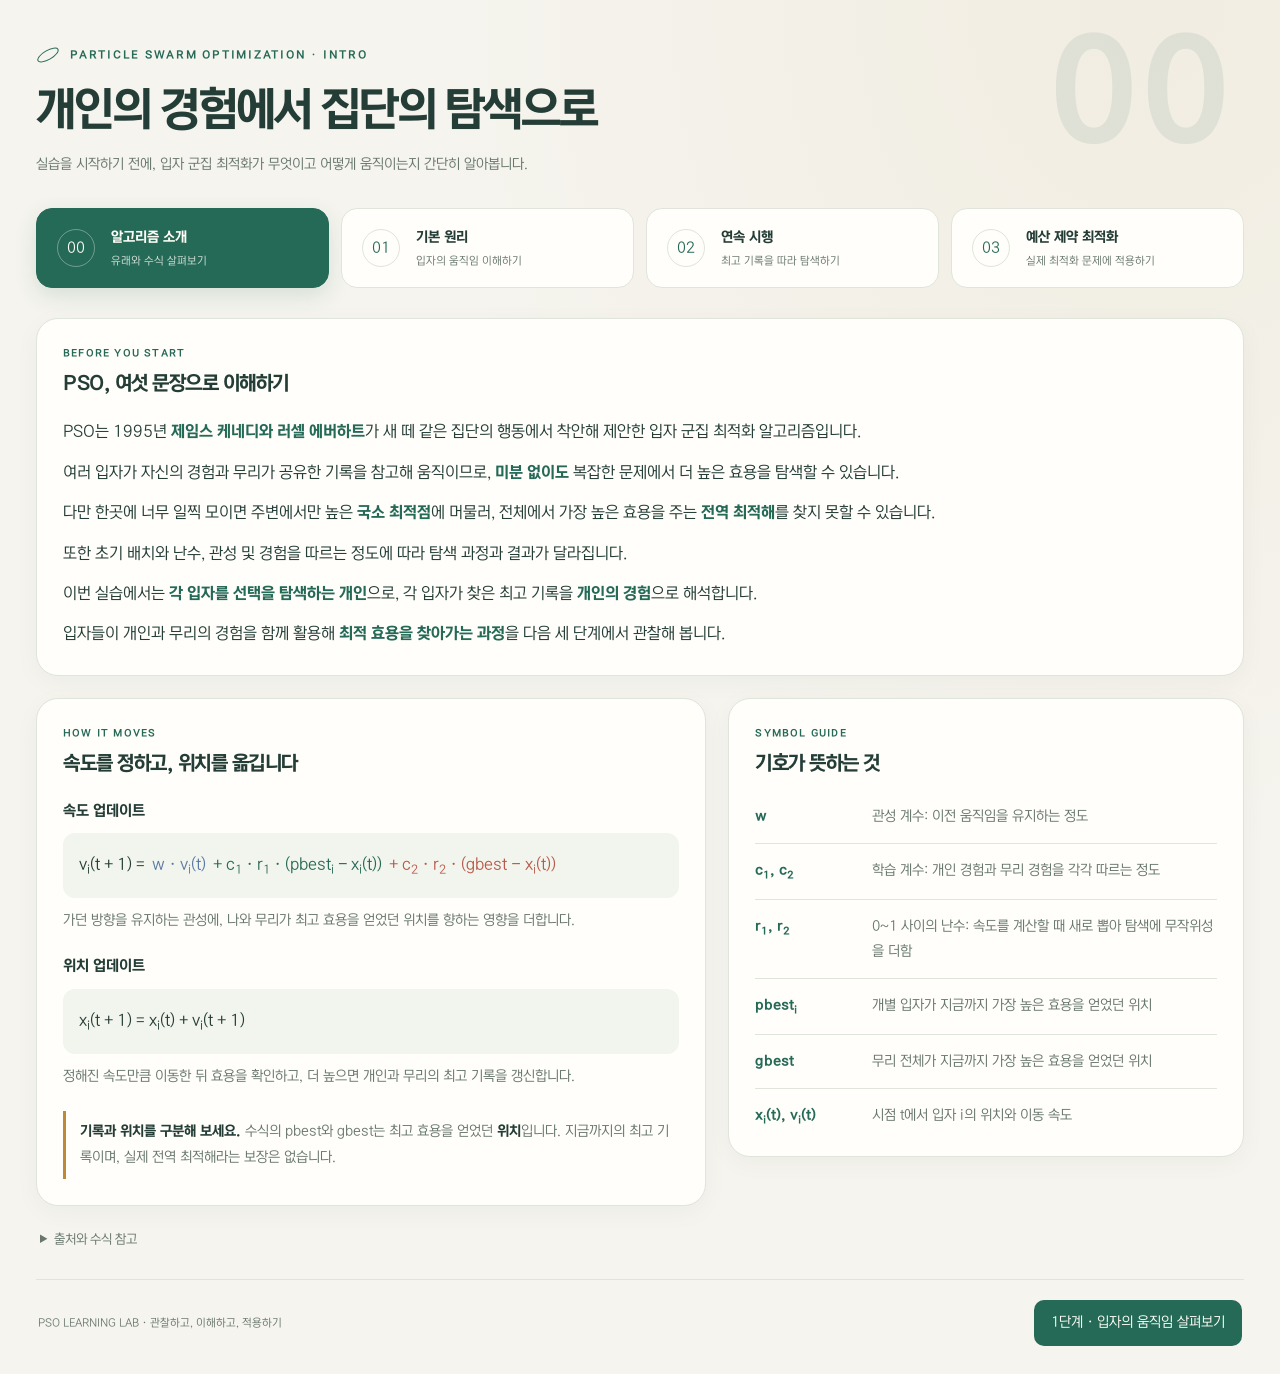
==== commit 1ecc9fc9: "Add PSO introduction before interactive lessons" ====
--- a/index.html
+++ b/index.html
@@ -2,85 +2,88 @@
 <html lang="ko">
 <head>
 <meta charset="utf-8">
-<meta name="viewport" content="width=device-width, initial-scale=1, viewport-fit=cover">
-<title>PSO 알고리즘을 통한 최적화 | 예산제약 효용 극대화</title>
-<script src="lib/plotly.min.js"></script>
+<meta name="viewport" content="width=device-width, initial-scale=1">
+<meta name="theme-color" content="#f5f4ee">
+<title>PSO 소개 · 개인의 경험에서 집단의 탐색으로</title>
+<meta name="description" content="PSO의 유래와 의의, 국소 최적점의 한계와 속도·위치 갱신식을 살펴보고 최적 효용 탐색을 실습합니다.">
 <link rel="stylesheet" href="style.css">
 <link rel="preload" href="fonts/NEXON-Lv2-Gothic-Regular.otf" as="font" type="font/otf" crossorigin>
 <link rel="stylesheet" href="stages.css">
 </head>
-<body class="stage3-page">
-<div class="background-emblem" aria-hidden="true"></div>
-<div class="wrap">
-  <header data-stage="03">
-  <div class="eyebrow">PARTICLE SWARM OPTIMIZATION · 03</div>
-  <h1>PSO 알고리즘을 통한 최적화</h1>
-  <p class="lede">예산을 모두 쓰는 재화 X·Y 조합 가운데 효용이 가장 큰 선택을 입자 군집 최적화로 찾아봅니다.</p>
-  <nav class="stage-nav" aria-label="학습 단계"><a href="stage1.html"><span class="nav-number">01</span><span class="nav-copy">기본 원리<small>입자의 움직임 이해하기</small></span></a><a href="stage2.html"><span class="nav-number">02</span><span class="nav-copy">연속 시행<small>최고 기록을 따라 탐색하기</small></span></a><a href="index.html" aria-current="page"><span class="nav-number">03</span><span class="nav-copy">예산 제약 최적화<small>실제 최적화 문제에 적용하기</small></span></a></nav>
-</header>
-
-<div class="row2">
-    <div class="card">
-      <span class="card-kicker">UTILITY PROFILE</span><h2>예산선 위 효용의 능선</h2>
-      <div id="profile"></div>
-      <div class="hint">반투명한 세로선은 각 입자에서 x축으로 내린 수선입니다. 입자들이 최적해로 모이면 수선도 한곳에 겹칩니다.</div>
-    </div>
-    <div class="card">
-      <span class="card-kicker">BEST RECORD</span><h2>무리가 찾은 최고 효용</h2>
-      <div id="conv"></div>
-      <p class="hint">세로축은 초기 최고 효용부터 실제 최대 효용(점선)까지 고정됩니다. 처음보다 얼마나 개선됐는지 비교해 보세요.</p>
-      <div class="conv-summary" id="convSummary" aria-live="polite"></div>
-      <dl class="readout" id="readout"></dl>
-      <div class="status" id="status">‘한 단계 진행’을 눌러 입자들이 예산선 위를 이동하며 효용을 높이는 과정을 살펴보세요.</div>
-    </div>
-  </div>
-
-  <div class="grid">
-    <div class="stage">
-      <span class="card-kicker">3D LANDSCAPE</span><h2>효용 지형 위의 입자들</h2>
-      <p class="card-note">그래프를 드래그해 돌려보며 예산선과 입자의 위치를 살펴보세요.</p>
-      <div id="landscape"><div class="loading">3차원 효용 지형과 입자 무리를 불러오는 중입니다.</div></div>
-      <div class="legend">
-        <span><i style="background:var(--amber)"></i>예산 제약 벽과 효용 능선</span>
-        <span><i style="background:var(--teal);opacity:0.24"></i>예산 이내 지형 (반투명)</span>
-        <span><i style="background:var(--indigo)"></i>입자와 이동 경로</span>
-        <span><i style="background:var(--teal)"></i>개별 입자가 찾은 최고 효용</span>
-        <span><i style="background:var(--crimson)"></i>무리가 찾은 최고 효용</span>
-        <span><i style="background:var(--ink)"></i>예산선 위 실제 최적점</span>
-        <span><i style="background:var(--indigo);opacity:0.28"></i>입자에서 바닥으로 내린 수선</span>
+<body class="intro-page">
+<div class="stage1-wrap">
+  <header class="stage1-header" data-stage="00">
+    <div class="eyebrow">PARTICLE SWARM OPTIMIZATION · INTRO</div>
+    <h1>개인의 경험에서 집단의 탐색으로</h1>
+    <p class="lede">실습을 시작하기 전에, 입자 군집 최적화가 무엇이고 어떻게 움직이는지 간단히 알아봅니다.</p>
+    <nav class="stage-nav" aria-label="학습 단계">
+      <a href="index.html" aria-current="page"><span class="nav-number">00</span><span class="nav-copy">알고리즘 소개<small>유래와 수식 살펴보기</small></span></a>
+      <a href="stage1.html"><span class="nav-number">01</span><span class="nav-copy">기본 원리<small>입자의 움직임 이해하기</small></span></a>
+      <a href="stage2.html"><span class="nav-number">02</span><span class="nav-copy">연속 시행<small>최고 기록을 따라 탐색하기</small></span></a>
+      <a href="stage3.html"><span class="nav-number">03</span><span class="nav-copy">예산 제약 최적화<small>실제 최적화 문제에 적용하기</small></span></a>
+    </nav>
+  </header>
+  <main class="intro-content">
+    <section class="s1-card intro-overview" aria-labelledby="introTitle">
+      <span class="card-kicker">BEFORE YOU START</span>
+      <h2 id="introTitle">PSO, 여섯 문장으로 이해하기</h2>
+      <div class="intro-lines">
+        <p>PSO는 1995년 <strong>제임스 케네디와 러셀 에버하트</strong>가 새 떼 같은 집단의 행동에서 착안해 제안한 입자 군집 최적화 알고리즘입니다.</p>
+        <p>여러 입자가 자신의 경험과 무리가 공유한 기록을 참고해 움직이므로, <strong>미분 없이도</strong> 복잡한 문제에서 더 높은 효용을 탐색할 수 있습니다.</p>
+        <p>다만 한곳에 너무 일찍 모이면 주변에서만 높은 <strong>국소 최적점</strong>에 머물러, 전체에서 가장 높은 효용을 주는 <strong>전역 최적해</strong>를 찾지 못할 수 있습니다.</p>
+        <p>또한 초기 배치와 난수, 관성 및 경험을 따르는 정도에 따라 탐색 과정과 결과가 달라집니다.</p>
+        <p>이번 실습에서는 <strong>각 입자를 선택을 탐색하는 개인</strong>으로, 각 입자가 찾은 최고 기록을 <strong>개인의 경험</strong>으로 해석합니다.</p>
+        <p>입자들이 개인과 무리의 경험을 함께 활용해 <strong>최적 효용을 찾아가는 과정</strong>을 다음 세 단계에서 관찰해 봅니다.</p>
       </div>
-      <section class="iteration-log-section" aria-labelledby="iterationLogTitle">
-        <h2 id="iterationLogTitle">단계별 탐색 캡션</h2>
-        <div class="learning-explanation" id="learningExplanation" hidden aria-live="polite"></div>
-        <div class="iteration-summary" id="iterationSummary"></div>
-        <ol class="iteration-log" id="iterationLog">
-          <li class="iteration-empty">한 단계 진행을 누르면 입자의 이동과 무리 최고 효용의 변화가 표시됩니다.</li>
-        </ol>
+    </section>
+    <div class="intro-detail-grid">
+      <section class="s1-card" aria-labelledby="updateTitle">
+        <span class="card-kicker">HOW IT MOVES</span>
+        <h2 id="updateTitle">속도를 정하고, 위치를 옮깁니다</h2>
+        <div class="intro-update">
+          <h3>속도 업데이트</h3>
+          <div class="intro-equation" role="math" aria-label="다음 속도는 관성, 개인 경험을 향하는 항, 무리 경험을 향하는 항의 합입니다.">
+            <span>v<sub>i</sub>(t + 1) =</span>
+            <span class="term-inertia">w · v<sub>i</sub>(t)</span>
+            <span class="term-personal">+ c<sub>1</sub> · r<sub>1</sub> · (pbest<sub>i</sub> − x<sub>i</sub>(t))</span>
+            <span class="term-social">+ c<sub>2</sub> · r<sub>2</sub> · (gbest − x<sub>i</sub>(t))</span>
+          </div>
+          <p class="intro-equation-note">가던 방향을 유지하는 관성에, 나와 무리가 최고 효용을 얻었던 위치를 향하는 영향을 더합니다.</p>
+        </div>
+        <div class="intro-update">
+          <h3>위치 업데이트</h3>
+          <div class="intro-equation" role="math" aria-label="다음 위치는 현재 위치에 새 속도를 더한 값입니다.">
+            <span>x<sub>i</sub>(t + 1) = x<sub>i</sub>(t) + v<sub>i</sub>(t + 1)</span>
+          </div>
+          <p class="intro-equation-note">정해진 속도만큼 이동한 뒤 효용을 확인하고, 더 높으면 개인과 무리의 최고 기록을 갱신합니다.</p>
+        </div>
+        <p class="intro-position-note"><strong>기록과 위치를 구분해 보세요.</strong> 수식의 pbest와 gbest는 최고 효용을 얻었던 <strong>위치</strong>입니다. 지금까지의 최고 기록이며, 실제 전역 최적해라는 보장은 없습니다.</p>
+      </section>
+      <section class="s1-card" aria-labelledby="symbolTitle">
+        <span class="card-kicker">SYMBOL GUIDE</span>
+        <h2 id="symbolTitle">기호가 뜻하는 것</h2>
+        <dl class="intro-symbols">
+          <div><dt>w</dt><dd>관성 계수: 이전 움직임을 유지하는 정도</dd></div>
+          <div><dt>c<sub>1</sub>, c<sub>2</sub></dt><dd>학습 계수: 개인 경험과 무리 경험을 각각 따르는 정도</dd></div>
+          <div><dt>r<sub>1</sub>, r<sub>2</sub></dt><dd>0~1 사이의 난수: 속도를 계산할 때 새로 뽑아 탐색에 무작위성을 더함</dd></div>
+          <div><dt>pbest<sub>i</sub></dt><dd>개별 입자가 지금까지 가장 높은 효용을 얻었던 위치</dd></div>
+          <div><dt>gbest</dt><dd>무리 전체가 지금까지 가장 높은 효용을 얻었던 위치</dd></div>
+          <div><dt>x<sub>i</sub>(t), v<sub>i</sub>(t)</dt><dd>시점 t에서 입자 i의 위치와 이동 속도</dd></div>
+        </dl>
       </section>
     </div>
-
-    <div class="panel">
-      <div class="card">
-        <span class="card-kicker">EXPLORATION</span><h2>한 시행씩 탐색하기</h2>
-        <div class="formula" id="formula"></div>
-        <label class="check"><input type="checkbox" id="chkSlow"> 천천히 배우기 · 과정별 진행</label>
-        <label class="focus-select" id="focusLabel" hidden>계산을 살펴볼 점 <select id="focusParticle" aria-label="계산을 살펴볼 입자"></select></label>
-        <div class="actions">
-          <button class="primary wide" id="btnStep">한 단계 진행 ▶</button>
-          <button id="btnReset">처음으로</button>
-        </div>
-        <label class="check"><input type="checkbox" id="chkTruth"> 지형과 능선에 실제 최적점 표시</label>
-      </div>
-
-      <div class="card">
-        <span class="card-kicker">PARAMETERS</span><h2>입자 무리 설정</h2>
-        <div class="presets" id="psoPresets"></div>
-        <div id="psoCtrls"></div>
-      </div>
-    </div>
-  </div>
-<footer class="lesson-footer"><span>PSO LEARNING LAB · 관찰하고, 이해하고, 적용하기</span><a href="stage1.html">처음부터 다시 살펴보기 →</a></footer>
+    <details class="intro-sources">
+      <summary>출처와 수식 참고</summary>
+      <p>위 식은 관성 계수 w를 포함한 PSO의 갱신식입니다. 알고리즘의 유래·갱신 규칙·특성은 아래 문헌을 참고했습니다.</p>
+      <ul>
+        <li><a href="https://doi.org/10.1109/ICNN.1995.488968" target="_blank" rel="noopener noreferrer">Kennedy &amp; Eberhart (1995), Particle swarm optimization</a></li>
+        <li><a href="https://doi.org/10.1109/ICEC.1998.699146" target="_blank" rel="noopener noreferrer">Shi &amp; Eberhart (1998), A modified particle swarm optimizer</a></li>
+        <li><a href="https://doi.org/10.1109/CEC.2001.934374" target="_blank" rel="noopener noreferrer">Eberhart &amp; Shi (2001), Developments, applications and resources</a></li>
+        <li><a href="https://pmc.ncbi.nlm.nih.gov/articles/PMC1989676/" target="_blank" rel="noopener noreferrer">Schutte et al. (2004), Parallel global optimization with the particle swarm algorithm</a></li>
+      </ul>
+    </details>
+  </main>
+  <footer class="lesson-footer"><span>PSO LEARNING LAB · 관찰하고, 이해하고, 적용하기</span><a class="intro-start" href="stage1.html">1단계 · 입자의 움직임 살펴보기</a></footer>
 </div>
-<script src="app.js"></script>
 </body>
 </html>
--- a/stages.css
+++ b/stages.css
@@ -6,7 +6,7 @@
 .eyebrow::before{content:"";width:22px;height:8px;border:1px solid var(--teal);border-radius:50%;transform:rotate(-30deg)}
 h1{font-size:clamp(32px,3.6vw,52px);line-height:1.25;letter-spacing:-.045em;font-weight:700;margin:17px 0 12px;max-width:calc(100% - 160px)}
 .lede{max-width:820px;color:var(--muted);font-size:14px;line-height:1.9;margin:0}
-.stage-nav{display:grid;grid-template-columns:repeat(3,minmax(0,1fr));gap:12px;margin-top:30px}
+.stage-nav{display:grid;grid-template-columns:repeat(4,minmax(0,1fr));gap:12px;margin-top:30px}
 .stage-nav>a{display:flex;align-items:center;gap:16px;position:relative;text-decoration:none;background:var(--panel);color:var(--ink);border:1px solid var(--line);border-radius:16px;padding:17px 20px;transition:transform .18s,border-color .18s,box-shadow .18s}
 .stage-nav>a:hover{transform:translateY(-2px);border-color:var(--teal);box-shadow:var(--shadow-hover)}
 .nav-number{display:grid;place-items:center;flex:none;width:38px;height:38px;border:1px solid var(--line);border-radius:50%;font-size:15px;color:var(--teal)}
@@ -72,6 +72,27 @@
 .stage3-page .iteration-log-section h2{font-size:17px}
 .stage3-page .panel .actions{display:grid;grid-template-columns:1fr}
 .stage3-page .panel .actions .wide{grid-column:1/-1}
+.intro-content{display:grid;gap:22px}
+.intro-lines{display:grid;gap:10px;margin-top:18px;font-size:16px;line-height:1.9;word-break:keep-all;overflow-wrap:break-word}
+.intro-lines p{margin:0}.intro-lines strong{font-weight:700;color:var(--teal)}
+.intro-detail-grid{display:grid;grid-template-columns:minmax(0,1.3fr) minmax(0,1fr);gap:22px;align-items:start}
+.intro-update{margin-top:20px}.intro-update h3{font-size:15px;font-weight:700;margin:0 0 10px}
+.intro-equation{display:flex;flex-wrap:wrap;gap:5px 7px;background:var(--soft);border-radius:12px;padding:16px;font-size:16px;line-height:1.9}
+.intro-equation>span{white-space:nowrap}.intro-equation sub,.intro-symbols sub{font-size:.75em}
+.term-inertia{color:var(--indigo)}.term-personal{color:var(--teal)}.term-social{color:var(--crimson)}
+.intro-equation-note{font-size:14px;color:var(--muted);line-height:1.8;margin:10px 0 0}
+.intro-position-note{font-size:14px;color:var(--muted);border-left:3px solid var(--amber);padding:8px 0 8px 14px;margin:22px 0 0;line-height:1.85}
+.intro-position-note strong{color:var(--ink)}
+.intro-symbols{display:grid;gap:0;margin:12px 0 0}
+.intro-symbols>div{display:grid;grid-template-columns:105px minmax(0,1fr);gap:12px;padding:14px 0;border-bottom:1px solid var(--line);font-size:14px;line-height:1.8}
+.intro-symbols>div:last-child{border-bottom:0;padding-bottom:0}
+.intro-symbols dt{color:var(--teal);font-weight:700}.intro-symbols dd{margin:0;color:var(--muted)}
+.intro-sources{padding:0 4px;color:var(--muted);font-size:13px;line-height:1.8}
+.intro-sources summary{cursor:pointer;width:fit-content}.intro-sources p{margin:12px 0 8px}.intro-sources ul{padding-left:20px;margin:0}
+.lesson-footer .intro-start{padding:11px 17px;border-radius:10px;background:var(--teal);color:var(--on-accent);font-size:14px}
+@media(max-width:1050px){.stage-nav{grid-template-columns:repeat(2,minmax(0,1fr))}}
+@media(max-width:900px){.intro-detail-grid{grid-template-columns:1fr}}
+@media(max-width:600px){.intro-lines{font-size:16px;gap:14px}.intro-symbols>div{grid-template-columns:100px minmax(0,1fr);gap:8px}.intro-equation{font-size:14px;padding:12px}.intro-detail-grid,.intro-content{gap:16px}}
 @media(min-width:1440px){.stage1-grid{grid-template-columns:minmax(0,1fr) 420px}}
 @media(max-width:1050px){.stage1-wrap,.wrap{padding:30px 24px}.stage1-grid,.stage3-page .grid{grid-template-columns:minmax(0,1fr) 350px;gap:16px}.s1-card,.card,.stage{padding:20px}.stage-nav>a{padding:14px;gap:10px}.concepts{gap:10px}}
 @media(max-width:900px){.stage1-wrap,.wrap{max-width:800px}.stage1-grid,.stage3-page .grid{grid-template-columns:1fr}.stage3-page .row2{gap:16px}.explain{min-height:0}.stage3-page .panel{grid-template-columns:1fr 1fr;gap:16px}.nav-copy small{display:none}.stage3-page #profile,.stage3-page #conv{height:180px}}
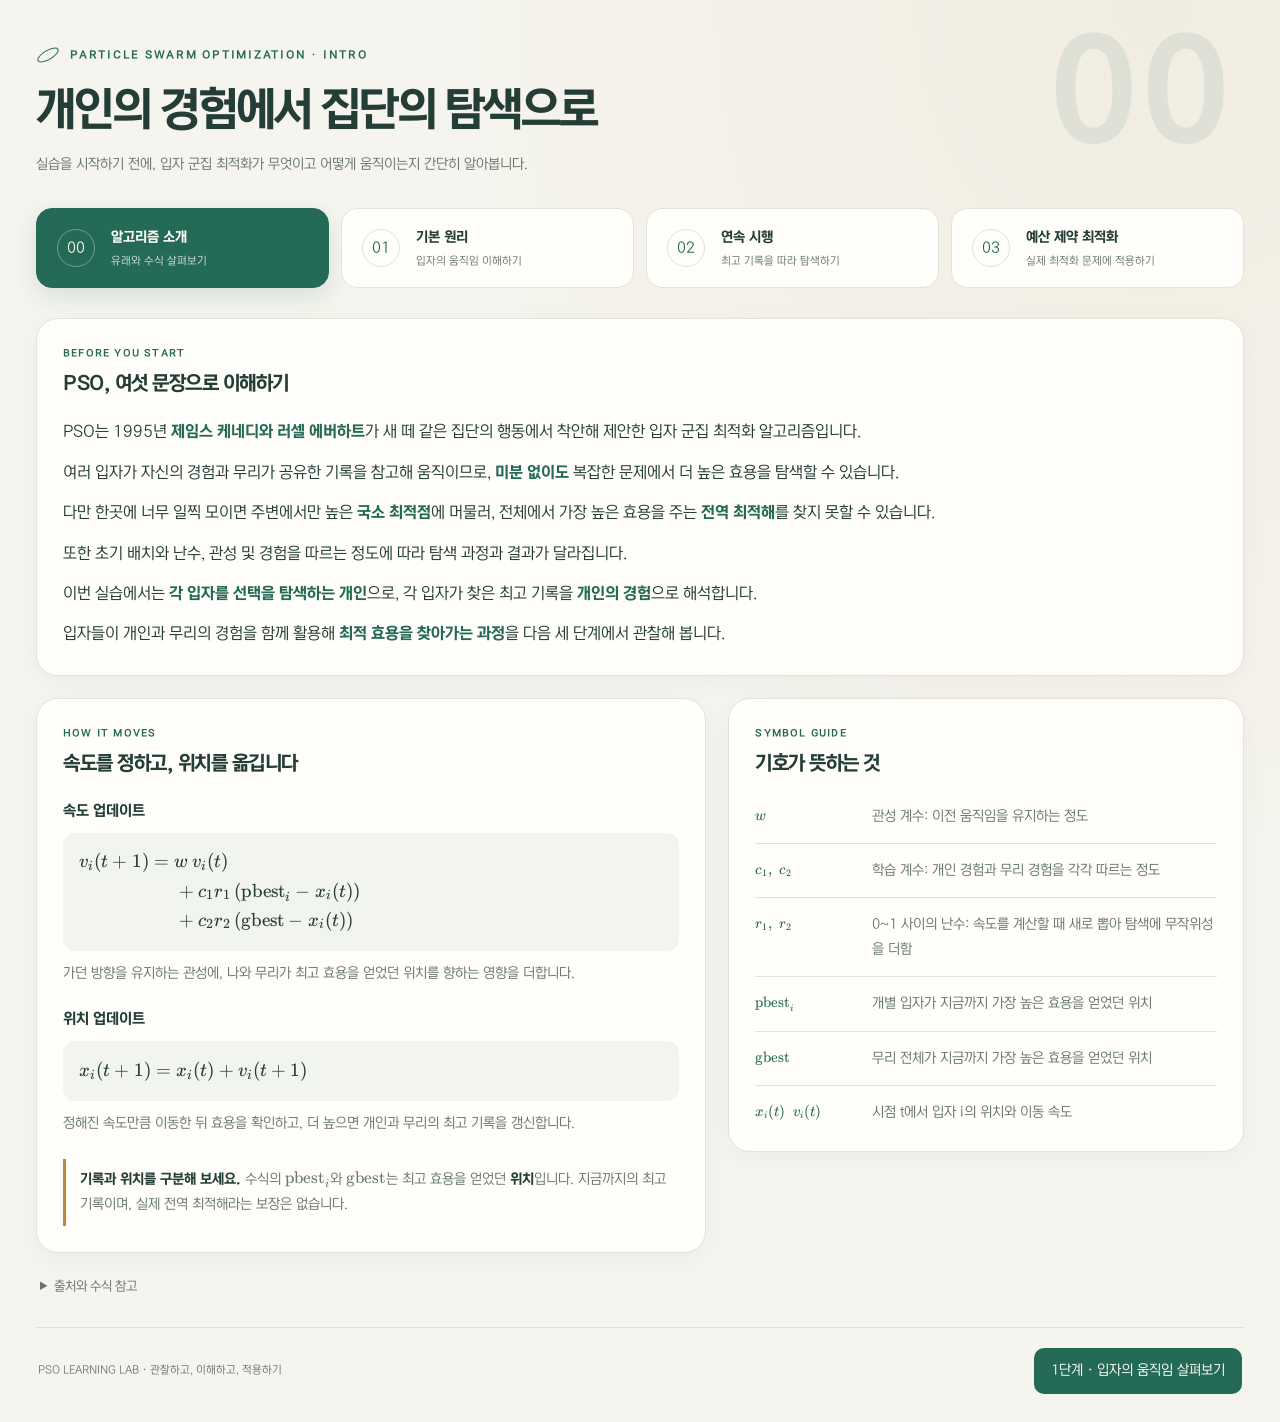
==== commit 6a59dd04: "Render introductory PSO equations with self-hosted KaTeX" ====
--- a/index.html
+++ b/index.html
@@ -8,7 +8,10 @@
 <meta name="description" content="PSO의 유래와 의의, 국소 최적점의 한계와 속도·위치 갱신식을 살펴보고 최적 효용 탐색을 실습합니다.">
 <link rel="stylesheet" href="style.css">
 <link rel="preload" href="fonts/NEXON-Lv2-Gothic-Regular.otf" as="font" type="font/otf" crossorigin>
+<link rel="stylesheet" href="lib/katex/katex.min.css">
 <link rel="stylesheet" href="stages.css">
+<script defer src="lib/katex/katex.min.js"></script>
+<script defer src="intro-math.js"></script>
 </head>
 <body class="intro-page">
 <div class="stage1-wrap">
@@ -42,39 +45,36 @@
         <h2 id="updateTitle">속도를 정하고, 위치를 옮깁니다</h2>
         <div class="intro-update">
           <h3>속도 업데이트</h3>
-          <div class="intro-equation" role="math" aria-label="다음 속도는 관성, 개인 경험을 향하는 항, 무리 경험을 향하는 항의 합입니다.">
-            <span>v<sub>i</sub>(t + 1) =</span>
-            <span class="term-inertia">w · v<sub>i</sub>(t)</span>
-            <span class="term-personal">+ c<sub>1</sub> · r<sub>1</sub> · (pbest<sub>i</sub> − x<sub>i</sub>(t))</span>
-            <span class="term-social">+ c<sub>2</sub> · r<sub>2</sub> · (gbest − x<sub>i</sub>(t))</span>
+          <div class="intro-equation" data-display-math data-latex="\begin{aligned} v_i(t+1) ={}&amp; w\,v_i(t) \\ &amp; {}+c_1 r_1 \left(\mathrm{pbest}_i-x_i(t)\right) \\ &amp; {}+c_2 r_2 \left(\mathrm{gbest}-x_i(t)\right) \end{aligned}">
+            vᵢ(t + 1) = w · vᵢ(t) + c₁ · r₁ · (pbestᵢ − xᵢ(t)) + c₂ · r₂ · (gbest − xᵢ(t))
           </div>
           <p class="intro-equation-note">가던 방향을 유지하는 관성에, 나와 무리가 최고 효용을 얻었던 위치를 향하는 영향을 더합니다.</p>
         </div>
         <div class="intro-update">
           <h3>위치 업데이트</h3>
-          <div class="intro-equation" role="math" aria-label="다음 위치는 현재 위치에 새 속도를 더한 값입니다.">
-            <span>x<sub>i</sub>(t + 1) = x<sub>i</sub>(t) + v<sub>i</sub>(t + 1)</span>
+          <div class="intro-equation" data-display-math data-latex="x_i(t+1)=x_i(t)+v_i(t+1)">
+            xᵢ(t + 1) = xᵢ(t) + vᵢ(t + 1)
           </div>
           <p class="intro-equation-note">정해진 속도만큼 이동한 뒤 효용을 확인하고, 더 높으면 개인과 무리의 최고 기록을 갱신합니다.</p>
         </div>
-        <p class="intro-position-note"><strong>기록과 위치를 구분해 보세요.</strong> 수식의 pbest와 gbest는 최고 효용을 얻었던 <strong>위치</strong>입니다. 지금까지의 최고 기록이며, 실제 전역 최적해라는 보장은 없습니다.</p>
+        <p class="intro-position-note"><strong>기록과 위치를 구분해 보세요.</strong> 수식의 <span data-latex="\mathrm{pbest}_i">pbestᵢ</span>와 <span data-latex="\mathrm{gbest}">gbest</span>는 최고 효용을 얻었던 <strong>위치</strong>입니다. 지금까지의 최고 기록이며, 실제 전역 최적해라는 보장은 없습니다.</p>
       </section>
       <section class="s1-card" aria-labelledby="symbolTitle">
         <span class="card-kicker">SYMBOL GUIDE</span>
         <h2 id="symbolTitle">기호가 뜻하는 것</h2>
         <dl class="intro-symbols">
-          <div><dt>w</dt><dd>관성 계수: 이전 움직임을 유지하는 정도</dd></div>
-          <div><dt>c<sub>1</sub>, c<sub>2</sub></dt><dd>학습 계수: 개인 경험과 무리 경험을 각각 따르는 정도</dd></div>
-          <div><dt>r<sub>1</sub>, r<sub>2</sub></dt><dd>0~1 사이의 난수: 속도를 계산할 때 새로 뽑아 탐색에 무작위성을 더함</dd></div>
-          <div><dt>pbest<sub>i</sub></dt><dd>개별 입자가 지금까지 가장 높은 효용을 얻었던 위치</dd></div>
-          <div><dt>gbest</dt><dd>무리 전체가 지금까지 가장 높은 효용을 얻었던 위치</dd></div>
-          <div><dt>x<sub>i</sub>(t), v<sub>i</sub>(t)</dt><dd>시점 t에서 입자 i의 위치와 이동 속도</dd></div>
+          <div><dt><span data-latex="w">w</span></dt><dd>관성 계수: 이전 움직임을 유지하는 정도</dd></div>
+          <div><dt><span data-latex="c_1,\ c_2">c₁, c₂</span></dt><dd>학습 계수: 개인 경험과 무리 경험을 각각 따르는 정도</dd></div>
+          <div><dt><span data-latex="r_1,\ r_2">r₁, r₂</span></dt><dd>0~1 사이의 난수: 속도를 계산할 때 새로 뽑아 탐색에 무작위성을 더함</dd></div>
+          <div><dt><span data-latex="\mathrm{pbest}_i">pbestᵢ</span></dt><dd>개별 입자가 지금까지 가장 높은 효용을 얻었던 위치</dd></div>
+          <div><dt><span data-latex="\mathrm{gbest}">gbest</span></dt><dd>무리 전체가 지금까지 가장 높은 효용을 얻었던 위치</dd></div>
+          <div><dt><span data-latex="x_i(t)">xᵢ(t)</span><span data-latex="v_i(t)">vᵢ(t)</span></dt><dd>시점 t에서 입자 i의 위치와 이동 속도</dd></div>
         </dl>
       </section>
     </div>
     <details class="intro-sources">
       <summary>출처와 수식 참고</summary>
-      <p>위 식은 관성 계수 w를 포함한 PSO의 갱신식입니다. 알고리즘의 유래·갱신 규칙·특성은 아래 문헌을 참고했습니다.</p>
+      <p>위 식은 관성 계수 <span data-latex="w">w</span>를 포함한 PSO의 갱신식입니다. 알고리즘의 유래·갱신 규칙·특성은 아래 문헌을 참고했습니다.</p>
       <ul>
         <li><a href="https://doi.org/10.1109/ICNN.1995.488968" target="_blank" rel="noopener noreferrer">Kennedy &amp; Eberhart (1995), Particle swarm optimization</a></li>
         <li><a href="https://doi.org/10.1109/ICEC.1998.699146" target="_blank" rel="noopener noreferrer">Shi &amp; Eberhart (1998), A modified particle swarm optimizer</a></li>
--- a/style.css
+++ b/style.css
@@ -24,7 +24,7 @@
   --indigo:#a0b9e0;--crimson:#ef9a83;--grid:#3b4b3f;--soft:#29382d;--plot:#1d2a23;--on-accent:#172b21;
 }
 *{box-sizing:border-box}
-*,*::before,*::after{font-family:var(--font)!important}
+body{font-family:var(--font)}
 body{margin:0;background:radial-gradient(ellipse at 90% 0%,color-mix(in srgb,var(--amber) 7%,transparent),transparent 45%),var(--bg);color:var(--ink);font-size:15px;line-height:1.7;-webkit-font-smoothing:antialiased}
 button,input,select{font:inherit}
 button,a,input,select{-webkit-tap-highlight-color:transparent}
--- a/stages.css
+++ b/stages.css
@@ -77,16 +77,17 @@
 .intro-lines p{margin:0}.intro-lines strong{font-weight:700;color:var(--teal)}
 .intro-detail-grid{display:grid;grid-template-columns:minmax(0,1.3fr) minmax(0,1fr);gap:22px;align-items:start}
 .intro-update{margin-top:20px}.intro-update h3{font-size:15px;font-weight:700;margin:0 0 10px}
-.intro-equation{display:flex;flex-wrap:wrap;gap:5px 7px;background:var(--soft);border-radius:12px;padding:16px;font-size:16px;line-height:1.9}
-.intro-equation>span{white-space:nowrap}.intro-equation sub,.intro-symbols sub{font-size:.75em}
-.term-inertia{color:var(--indigo)}.term-personal{color:var(--teal)}.term-social{color:var(--crimson)}
+.intro-equation{display:block;overflow-x:auto;background:var(--soft);border-radius:12px;padding:18px 16px;font-size:16px;line-height:1.9}
+.intro-equation .katex-display{margin:0;text-align:left}
+.intro-equation .katex-display>.katex{width:max-content;min-width:100%;text-align:left}
 .intro-equation-note{font-size:14px;color:var(--muted);line-height:1.8;margin:10px 0 0}
 .intro-position-note{font-size:14px;color:var(--muted);border-left:3px solid var(--amber);padding:8px 0 8px 14px;margin:22px 0 0;line-height:1.85}
 .intro-position-note strong{color:var(--ink)}
 .intro-symbols{display:grid;gap:0;margin:12px 0 0}
 .intro-symbols>div{display:grid;grid-template-columns:105px minmax(0,1fr);gap:12px;padding:14px 0;border-bottom:1px solid var(--line);font-size:14px;line-height:1.8}
 .intro-symbols>div:last-child{border-bottom:0;padding-bottom:0}
-.intro-symbols dt{color:var(--teal);font-weight:700}.intro-symbols dd{margin:0;color:var(--muted)}
+.intro-symbols dt{display:flex;flex-wrap:wrap;align-items:baseline;gap:4px 8px;color:var(--teal);font-weight:700}.intro-symbols dd{margin:0;color:var(--muted)}
+.intro-symbols .katex{font-size:1.05em}
 .intro-sources{padding:0 4px;color:var(--muted);font-size:13px;line-height:1.8}
 .intro-sources summary{cursor:pointer;width:fit-content}.intro-sources p{margin:12px 0 8px}.intro-sources ul{padding-left:20px;margin:0}
 .lesson-footer .intro-start{padding:11px 17px;border-radius:10px;background:var(--teal);color:var(--on-accent);font-size:14px}
